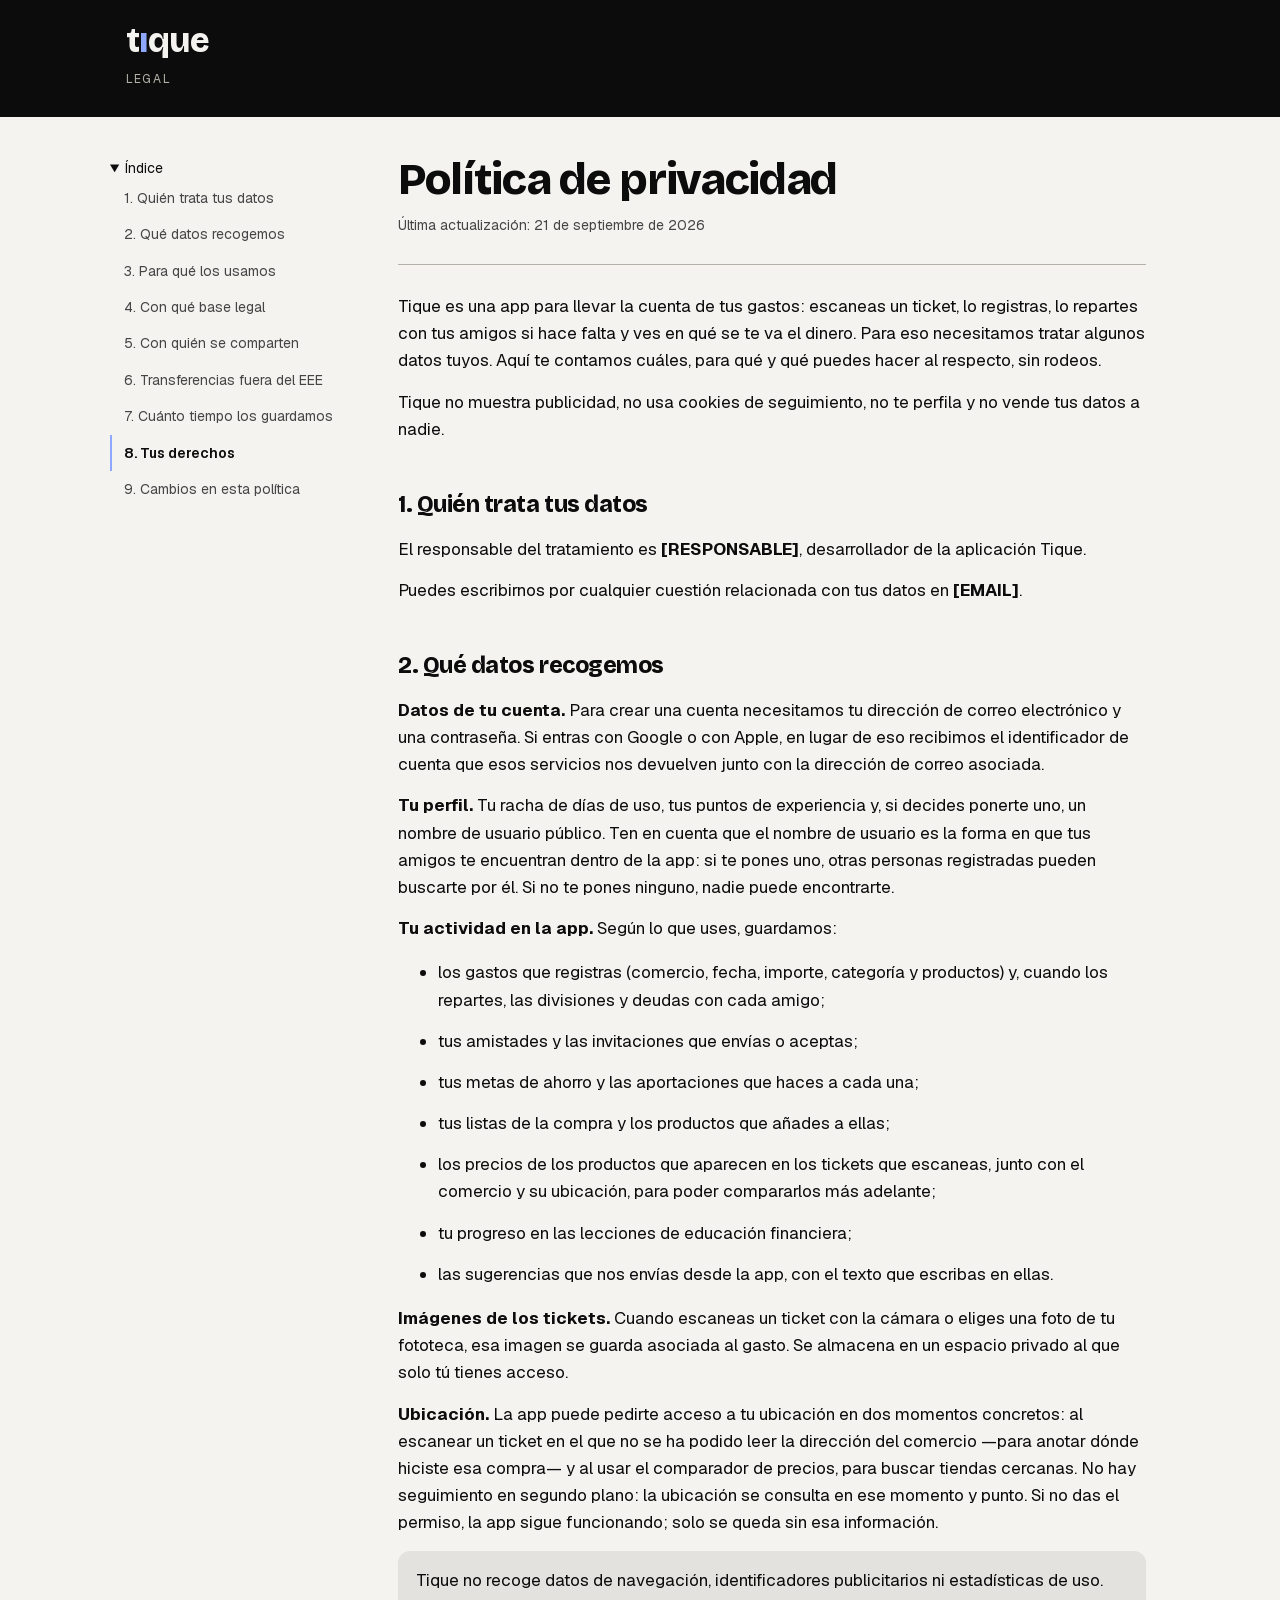
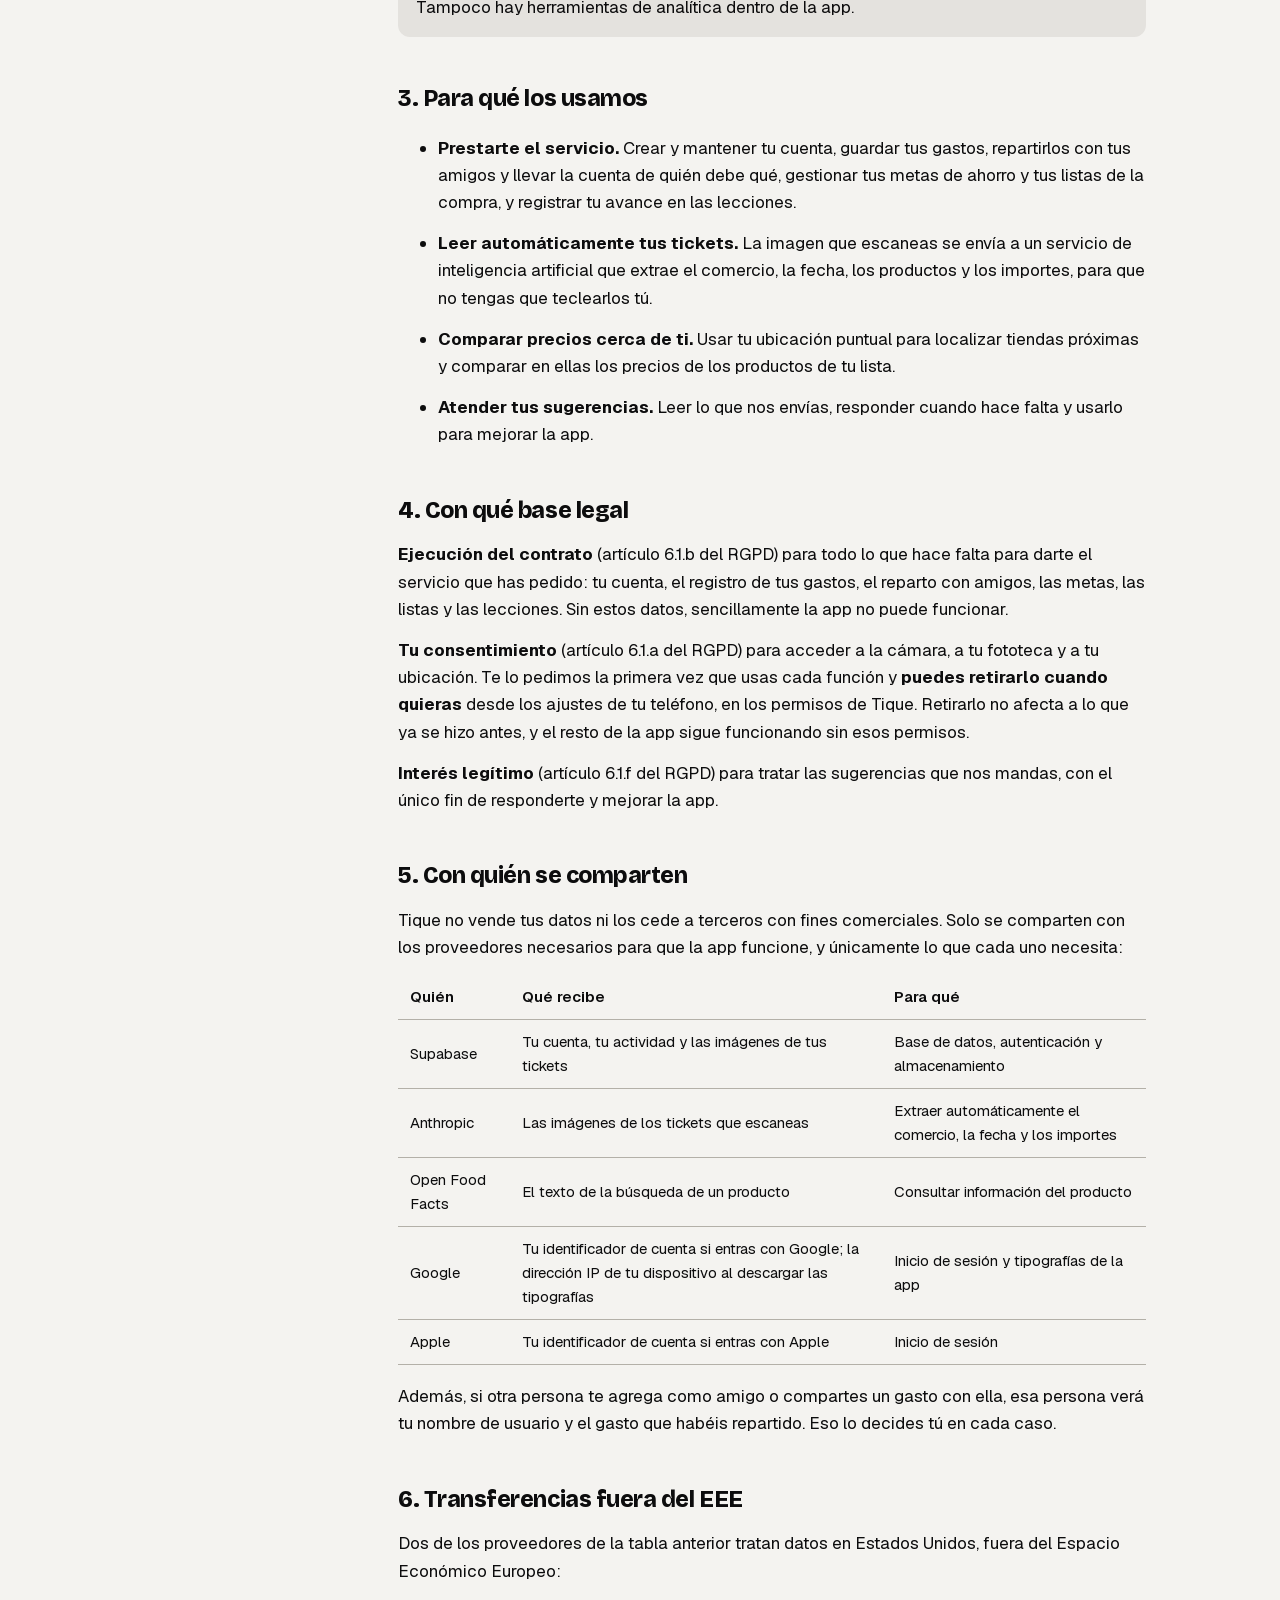
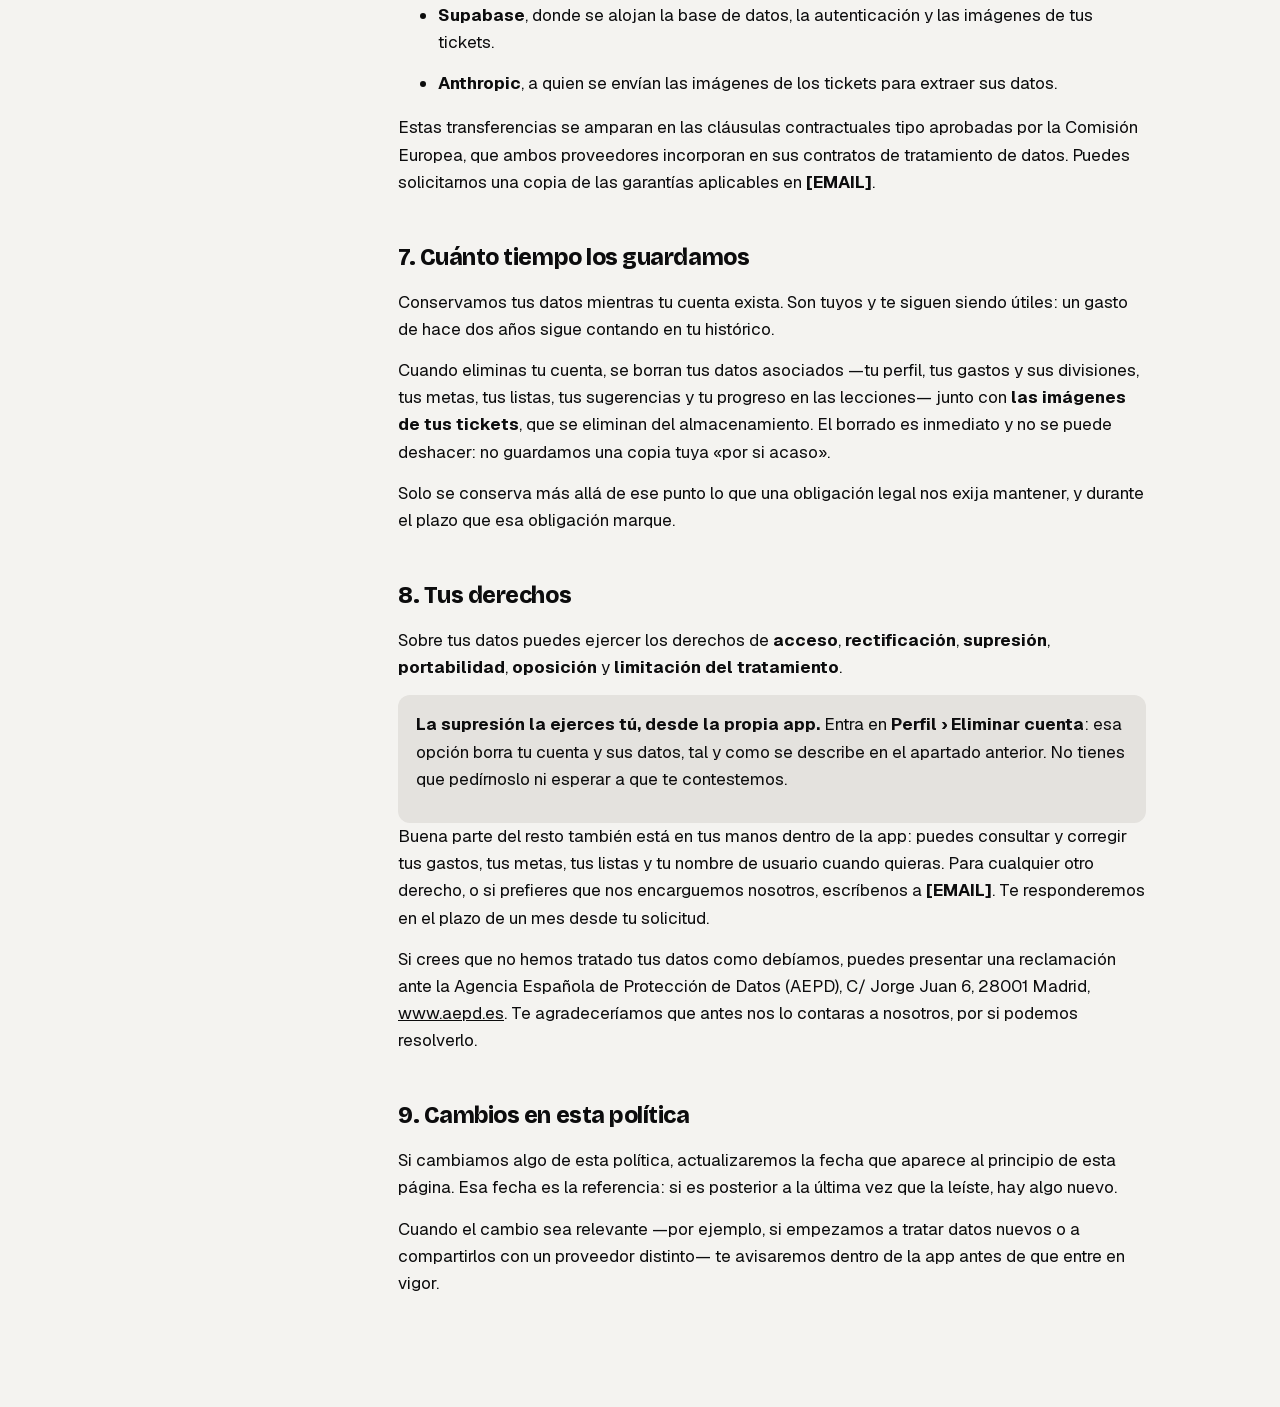
==== privacidad/index.html @ 81d8f9b4 "feat: privacy policy Co-Authored-By: Claude Opus 5 <noreply@anthropic.com>" ====
<!doctype html>
<html lang="es">
<head>
<meta charset="utf-8">
<meta name="viewport" content="width=device-width, initial-scale=1">
<title>Política de privacidad · Tique</title>
<meta name="description" content="Qué datos trata Tique, con quién se comparten y cómo ejercer tus derechos.">
<link rel="stylesheet" href="../assets/tique.css">
</head>
<body>
<header class="site-header">
  <div class="wrap">
    <a class="wordmark" href="../">t<span class="dotless">ı</span>que</a>
    <div class="eyebrow">Legal</div>
  </div>
</header>

<main class="wrap layout">
  <nav class="toc" aria-label="Índice del documento">
    <details class="toc-details" open>
      <summary>Índice</summary>
      <ol>
        <li><a href="#responsable">1. Quién trata tus datos</a></li>
        <li><a href="#datos">2. Qué datos recogemos</a></li>
        <li><a href="#finalidades">3. Para qué los usamos</a></li>
        <li><a href="#base-legal">4. Con qué base legal</a></li>
        <li><a href="#terceros">5. Con quién se comparten</a></li>
        <li><a href="#transferencias">6. Transferencias fuera del EEE</a></li>
        <li><a href="#conservacion">7. Cuánto tiempo los guardamos</a></li>
        <li><a href="#derechos">8. Tus derechos</a></li>
        <li><a href="#cambios">9. Cambios en esta política</a></li>
      </ol>
    </details>
  </nav>

  <article>
    <h1>Política de privacidad</h1>
    <p class="updated">Última actualización: 21 de septiembre de 2026</p>
    <hr>

    <p>Tique es una app para llevar la cuenta de tus gastos: escaneas un ticket, lo registras,
    lo repartes con tus amigos si hace falta y ves en qué se te va el dinero. Para eso
    necesitamos tratar algunos datos tuyos. Aquí te contamos cuáles, para qué y qué puedes
    hacer al respecto, sin rodeos.</p>

    <p>Tique no muestra publicidad, no usa cookies de seguimiento, no te perfila y no vende
    tus datos a nadie.</p>

    <h2 id="responsable">1. Quién trata tus datos</h2>
    <p>El responsable del tratamiento es <strong>[RESPONSABLE]</strong>, desarrollador de la
    aplicación Tique.</p>
    <p>Puedes escribirnos por cualquier cuestión relacionada con tus datos en
    <strong>[EMAIL]</strong>.</p>

    <h2 id="datos">2. Qué datos recogemos</h2>
    <p><strong>Datos de tu cuenta.</strong> Para crear una cuenta necesitamos tu dirección de
    correo electrónico y una contraseña. Si entras con Google o con Apple, en lugar de eso
    recibimos el identificador de cuenta que esos servicios nos devuelven junto con la
    dirección de correo asociada.</p>
    <p><strong>Tu perfil.</strong> Tu racha de días de uso, tus puntos de experiencia y,
    si decides ponerte uno, un nombre de usuario público. Ten en cuenta que
    el nombre de usuario es la forma en que tus amigos te encuentran dentro de la app: si te
    pones uno, otras personas registradas pueden buscarte por él. Si no te pones ninguno,
    nadie puede encontrarte.</p>
    <p><strong>Tu actividad en la app.</strong> Según lo que uses, guardamos:</p>
    <ul>
      <li>los gastos que registras (comercio, fecha, importe, categoría y productos) y, cuando
      los repartes, las divisiones y deudas con cada amigo;</li>
      <li>tus amistades y las invitaciones que envías o aceptas;</li>
      <li>tus metas de ahorro y las aportaciones que haces a cada una;</li>
      <li>tus listas de la compra y los productos que añades a ellas;</li>
      <li>los precios de los productos que aparecen en los tickets que escaneas, junto con el
      comercio y su ubicación, para poder compararlos más adelante;</li>
      <li>tu progreso en las lecciones de educación financiera;</li>
      <li>las sugerencias que nos envías desde la app, con el texto que escribas en ellas.</li>
    </ul>
    <p><strong>Imágenes de los tickets.</strong> Cuando escaneas un ticket con la cámara o
    eliges una foto de tu fototeca, esa imagen se guarda asociada al gasto. Se almacena en un
    espacio privado al que solo tú tienes acceso.</p>
    <p><strong>Ubicación.</strong> La app puede pedirte acceso a tu ubicación en dos momentos
    concretos: al escanear un ticket en el que no se ha podido leer la dirección del comercio
    —para anotar dónde hiciste esa compra— y al usar el comparador de precios, para buscar
    tiendas cercanas. No hay seguimiento en segundo plano: la ubicación se consulta en ese
    momento y punto. Si no das el permiso, la app sigue funcionando; solo se queda sin esa
    información.</p>
    <p class="note">Tique no recoge datos de navegación, identificadores publicitarios ni
    estadísticas de uso. Tampoco hay herramientas de analítica dentro de la app.</p>

    <h2 id="finalidades">3. Para qué los usamos</h2>
    <ul>
      <li><strong>Prestarte el servicio.</strong> Crear y mantener tu cuenta, guardar tus
      gastos, repartirlos con tus amigos y llevar la cuenta de quién debe qué, gestionar tus
      metas de ahorro y tus listas de la compra, y registrar tu avance en las lecciones.</li>
      <li><strong>Leer automáticamente tus tickets.</strong> La imagen que escaneas se envía a
      un servicio de inteligencia artificial que extrae el comercio, la fecha, los productos y
      los importes, para que no tengas que teclearlos tú.</li>
      <li><strong>Comparar precios cerca de ti.</strong> Usar tu ubicación puntual para
      localizar tiendas próximas y comparar en ellas los precios de los productos de tu
      lista.</li>
      <li><strong>Atender tus sugerencias.</strong> Leer lo que nos envías, responder cuando
      hace falta y usarlo para mejorar la app.</li>
    </ul>

    <h2 id="base-legal">4. Con qué base legal</h2>
    <p><strong>Ejecución del contrato</strong> (artículo 6.1.b del RGPD) para todo lo que hace
    falta para darte el servicio que has pedido: tu cuenta, el registro de tus gastos, el
    reparto con amigos, las metas, las listas y las lecciones. Sin estos datos, sencillamente
    la app no puede funcionar.</p>
    <p><strong>Tu consentimiento</strong> (artículo 6.1.a del RGPD) para acceder a la cámara,
    a tu fototeca y a tu ubicación. Te lo pedimos la primera vez que usas cada función y
    <strong>puedes retirarlo cuando quieras</strong> desde los ajustes de tu teléfono, en los
    permisos de Tique. Retirarlo no afecta a lo que ya se hizo antes, y el resto de la app
    sigue funcionando sin esos permisos.</p>
    <p><strong>Interés legítimo</strong> (artículo 6.1.f del RGPD) para tratar las sugerencias
    que nos mandas, con el único fin de responderte y mejorar la app.</p>

    <h2 id="terceros">5. Con quién se comparten</h2>
    <p>Tique no vende tus datos ni los cede a terceros con fines comerciales. Solo se comparten
    con los proveedores necesarios para que la app funcione, y únicamente lo que cada uno
    necesita:</p>
    <table>
      <thead><tr><th>Quién</th><th>Qué recibe</th><th>Para qué</th></tr></thead>
      <tbody>
        <tr><td>Supabase</td><td>Tu cuenta, tu actividad y las imágenes de tus tickets</td><td>Base de datos, autenticación y almacenamiento</td></tr>
        <tr><td>Anthropic</td><td>Las imágenes de los tickets que escaneas</td><td>Extraer automáticamente el comercio, la fecha y los importes</td></tr>
        <tr><td>Open Food Facts</td><td>El texto de la búsqueda de un producto</td><td>Consultar información del producto</td></tr>
        <tr><td>Google</td><td>Tu identificador de cuenta si entras con Google; la dirección IP de tu dispositivo al descargar las tipografías</td><td>Inicio de sesión y tipografías de la app</td></tr>
        <tr><td>Apple</td><td>Tu identificador de cuenta si entras con Apple</td><td>Inicio de sesión</td></tr>
      </tbody>
    </table>
    <p>Además, si otra persona te agrega como amigo o compartes un gasto con ella, esa persona
    verá tu nombre de usuario y el gasto que habéis repartido. Eso lo decides tú en cada caso.</p>

    <h2 id="transferencias">6. Transferencias fuera del EEE</h2>
    <p>Dos de los proveedores de la tabla anterior tratan datos en Estados Unidos, fuera del
    Espacio Económico Europeo:</p>
    <ul>
      <li><strong>Supabase</strong>, donde se alojan la base de datos, la autenticación y las
      imágenes de tus tickets.</li>
      <li><strong>Anthropic</strong>, a quien se envían las imágenes de los tickets para
      extraer sus datos.</li>
    </ul>
    <p>Estas transferencias se amparan en las cláusulas contractuales tipo aprobadas por la
    Comisión Europea, que ambos proveedores incorporan en sus contratos de tratamiento de
    datos. Puedes solicitarnos una copia de las garantías aplicables en
    <strong>[EMAIL]</strong>.</p>

    <h2 id="conservacion">7. Cuánto tiempo los guardamos</h2>
    <p>Conservamos tus datos mientras tu cuenta exista. Son tuyos y te siguen siendo útiles:
    un gasto de hace dos años sigue contando en tu histórico.</p>
    <p>Cuando eliminas tu cuenta, se borran tus datos asociados —tu perfil, tus gastos y sus
    divisiones, tus metas, tus listas, tus sugerencias y tu progreso en las lecciones— junto
    con <strong>las imágenes de tus tickets</strong>, que se eliminan del almacenamiento. El
    borrado es inmediato y no se puede deshacer: no guardamos una copia tuya «por si acaso».</p>
    <p>Solo se conserva más allá de ese punto lo que una obligación legal nos exija mantener,
    y durante el plazo que esa obligación marque.</p>

    <h2 id="derechos">8. Tus derechos</h2>
    <p>Sobre tus datos puedes ejercer los derechos de <strong>acceso</strong>,
    <strong>rectificación</strong>, <strong>supresión</strong>, <strong>portabilidad</strong>,
    <strong>oposición</strong> y <strong>limitación del tratamiento</strong>.</p>
    <div class="note">
      <p><strong>La supresión la ejerces tú, desde la propia app.</strong> Entra en
      <strong>Perfil › Eliminar cuenta</strong>: esa opción borra tu cuenta y sus datos, tal y
      como se describe en el apartado anterior. No tienes que pedírnoslo ni esperar a que te
      contestemos.</p>
    </div>
    <p>Buena parte del resto también está en tus manos dentro de la app: puedes consultar y
    corregir tus gastos, tus metas, tus listas y tu nombre de usuario cuando quieras. Para
    cualquier otro derecho, o si prefieres que nos encarguemos nosotros, escríbenos a
    <strong>[EMAIL]</strong>. Te responderemos en el plazo de un mes desde tu solicitud.</p>
    <p>Si crees que no hemos tratado tus datos como debíamos, puedes presentar una reclamación
    ante la Agencia Española de Protección de Datos (AEPD), C/ Jorge Juan 6, 28001 Madrid,
    <a href="https://www.aepd.es">www.aepd.es</a>. Te agradeceríamos que antes nos lo contaras
    a nosotros, por si podemos resolverlo.</p>

    <h2 id="cambios">9. Cambios en esta política</h2>
    <p>Si cambiamos algo de esta política, actualizaremos la fecha que aparece al principio de
    esta página. Esa fecha es la referencia: si es posterior a la última vez que la leíste, hay
    algo nuevo.</p>
    <p>Cuando el cambio sea relevante —por ejemplo, si empezamos a tratar datos nuevos o a
    compartirlos con un proveedor distinto— te avisaremos dentro de la app antes de que entre
    en vigor.</p>
  </article>
</main>

<script src="../assets/toc.js"></script>
</body>
</html>
---- assets/tique.css ----
/* Sistema Tique — valores idénticos a TiquePalette (lib/app/theme/colors.dart).
   Azul, verde y coral rondan 2:1 sobre hueso: son relleno, nunca color de texto. */
@font-face {
  font-family: 'Bricolage Grotesque'; font-weight: 800; font-display: swap;
  src: url('fonts/bricolage-grotesque-800.woff2') format('woff2');
}
@font-face {
  font-family: 'Geist'; font-weight: 100 900; font-display: swap;
  src: url('fonts/geist.woff2') format('woff2');
}

:root {
  --hueso: #F4F3F0;
  --noche: #0C0C0D;
  --grafito: #1A1A1C;
  --piedra: #B3B0A8;
  --superficie: #E4E2DE;
  --grafito80: #464546;
  --azul: #8FA8FF;
  --medida: 68ch;
}

* { box-sizing: border-box; }

body {
  margin: 0;
  background: var(--hueso);
  color: var(--noche);
  font-family: 'Geist', system-ui, sans-serif;
  font-size: 17px;
  line-height: 1.6;
}

/* Cabecera */
.site-header { background: var(--noche); padding: 24px 0 28px; }
.wrap { max-width: 1060px; margin: 0 auto; padding: 0 16px; }
.wordmark {
  font-family: 'Bricolage Grotesque', sans-serif; font-weight: 800;
  font-size: 34px; letter-spacing: -0.03em; color: var(--hueso);
  text-decoration: none; display: inline-block; line-height: 1;
}
.wordmark .dotless { color: var(--azul); }
.eyebrow {
  margin-top: 10px; font-size: 12px; letter-spacing: 0.14em;
  text-transform: uppercase; color: var(--piedra);
}

/* Cuerpo a dos columnas */
.layout { display: grid; grid-template-columns: 240px 1fr; gap: 48px; padding: 40px 0 96px; }
.toc { position: sticky; top: 32px; align-self: start; font-size: 14px; }
.toc ol { list-style: none; margin: 0; padding: 0; }
.toc a {
  display: block; padding: 7px 0 7px 12px; color: var(--grafito80);
  text-decoration: none; border-left: 2px solid transparent;
}
.toc a:hover { color: var(--noche); }
.toc a.active { color: var(--noche); font-weight: 600; border-left-color: var(--azul); }

h1 {
  font-family: 'Bricolage Grotesque', sans-serif; font-weight: 800;
  font-size: clamp(32px, 5vw, 44px); letter-spacing: -0.03em;
  line-height: 1.05; margin: 0;
}
.updated { color: var(--grafito80); font-size: 14px; margin: 10px 0 0; }
h2 {
  font-family: 'Bricolage Grotesque', sans-serif; font-weight: 800;
  font-size: 23px; letter-spacing: -0.02em; margin: 44px 0 12px;
  scroll-margin-top: 24px;
}
article { max-width: var(--medida); }
article p, article li { margin: 0 0 14px; }
article a { color: var(--noche); text-decoration: underline; }
hr { border: 0; border-top: 1px solid var(--piedra); margin: 28px 0; }
table { border-collapse: collapse; width: 100%; font-size: 15px; margin: 0 0 18px; }
th, td { text-align: left; padding: 10px 12px; border-bottom: 1px solid var(--piedra); }
th { font-weight: 600; }
.note { background: var(--superficie); border-radius: 12px; padding: 16px 18px; }

:focus-visible { outline: 2px solid var(--noche); outline-offset: 3px; }

@media (max-width: 768px) {
  .layout { grid-template-columns: 1fr; gap: 0; padding: 28px 0 64px; }
  .toc { position: static; margin-bottom: 28px; }
  .toc-details summary { cursor: pointer; font-weight: 600; padding: 10px 0; }
}
@media (prefers-reduced-motion: no-preference) {
  html { scroll-behavior: smooth; }
}
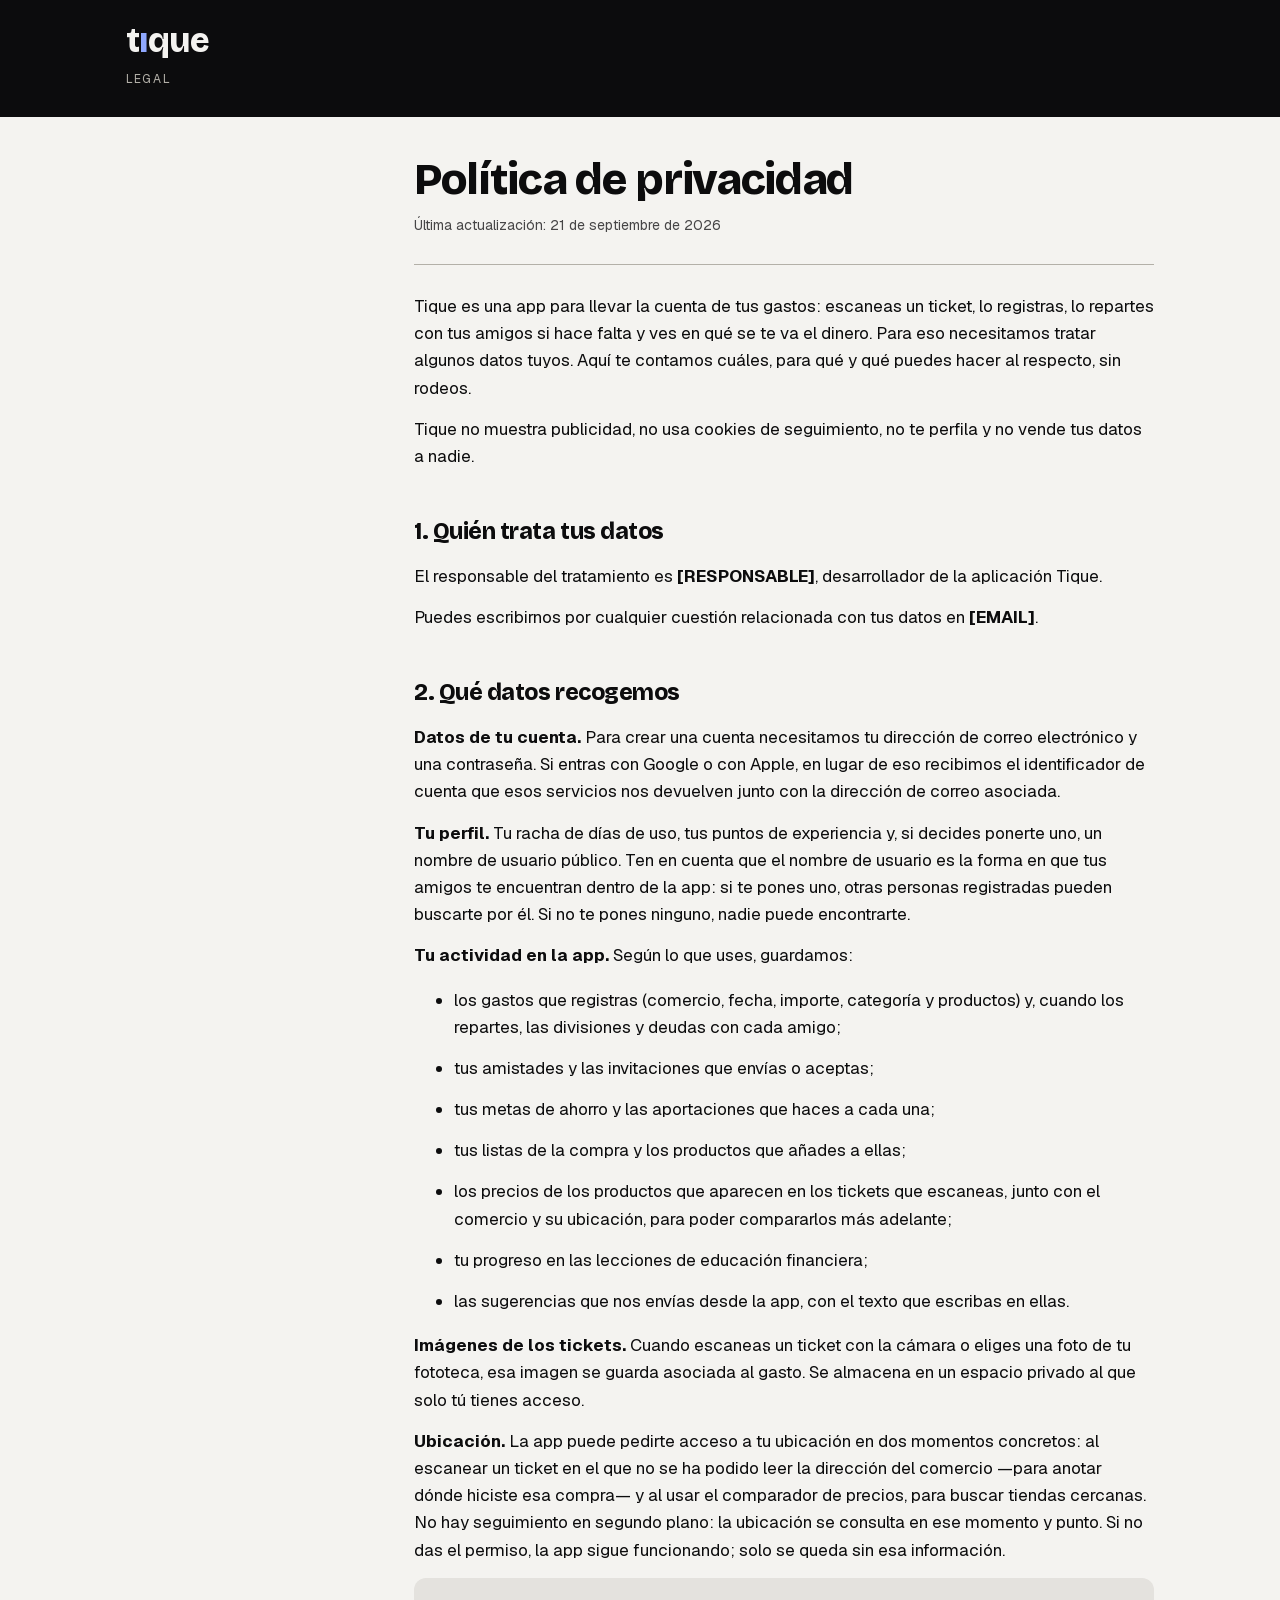
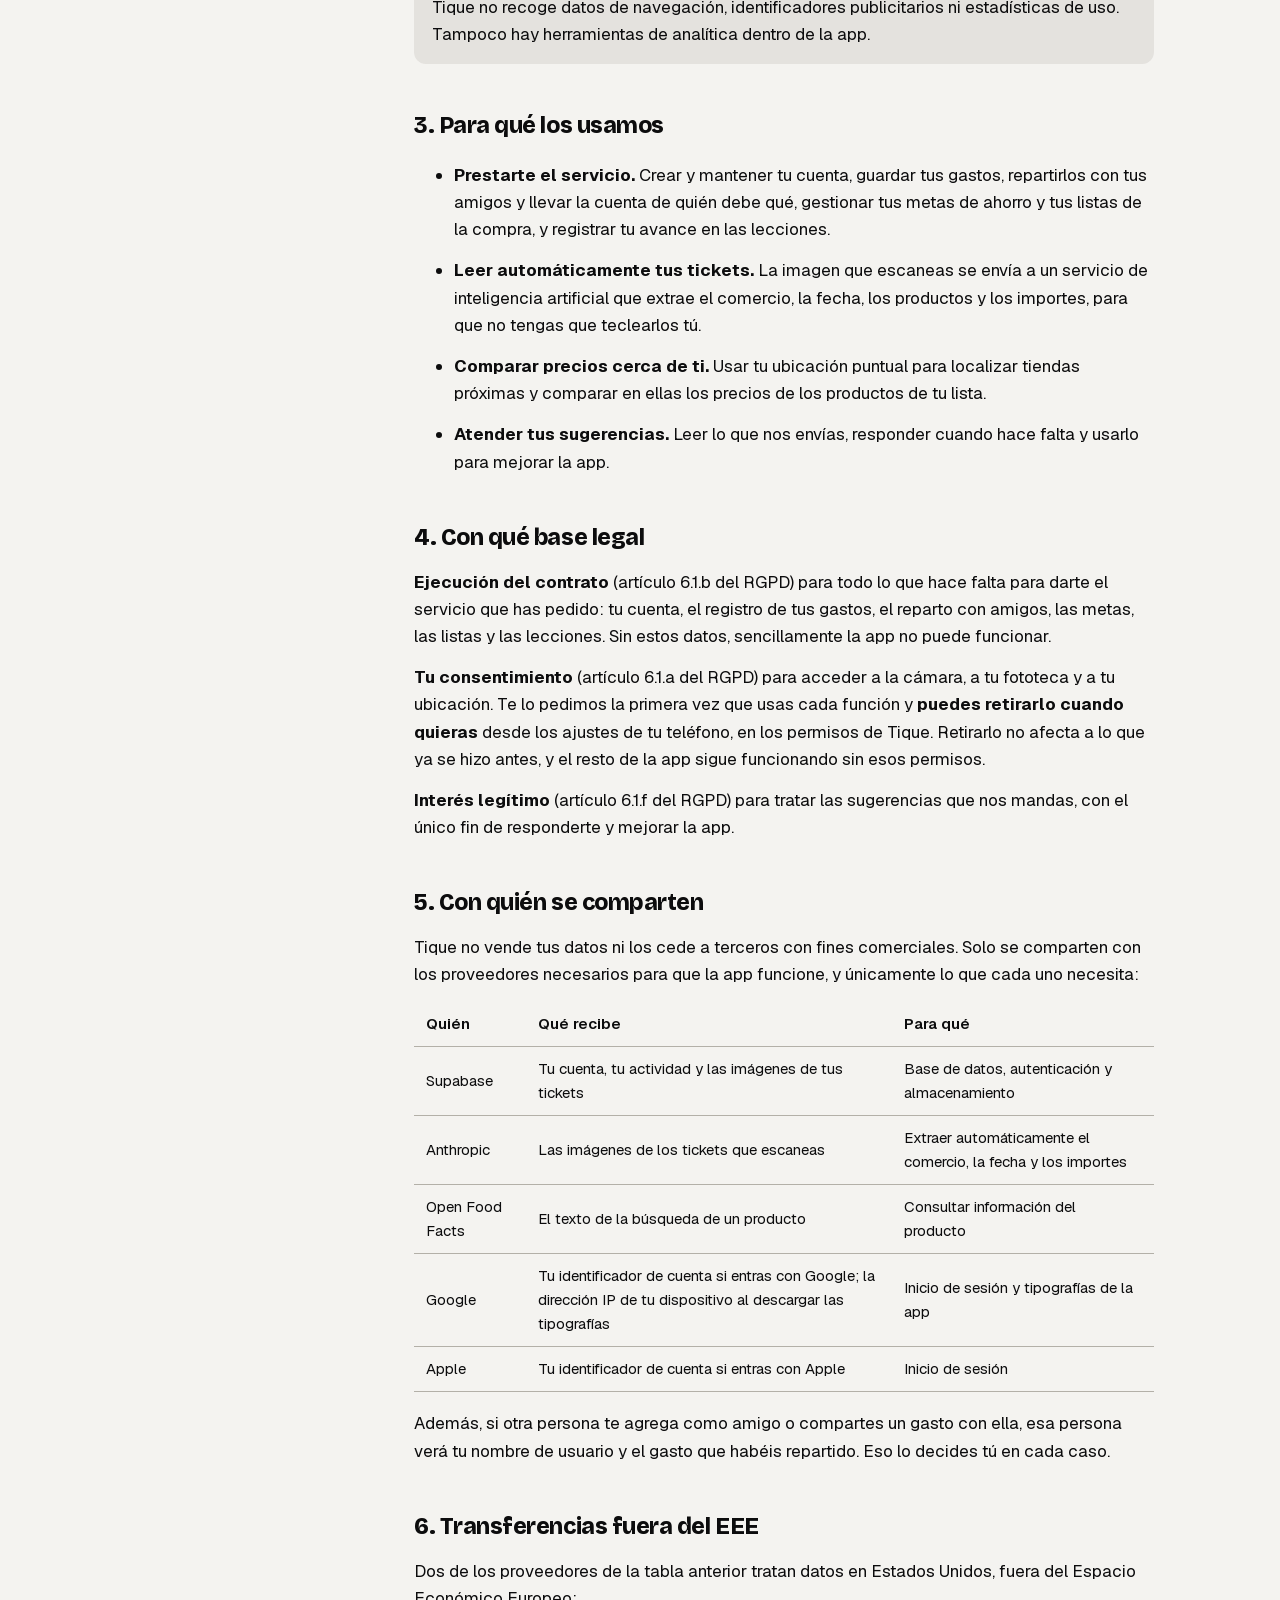
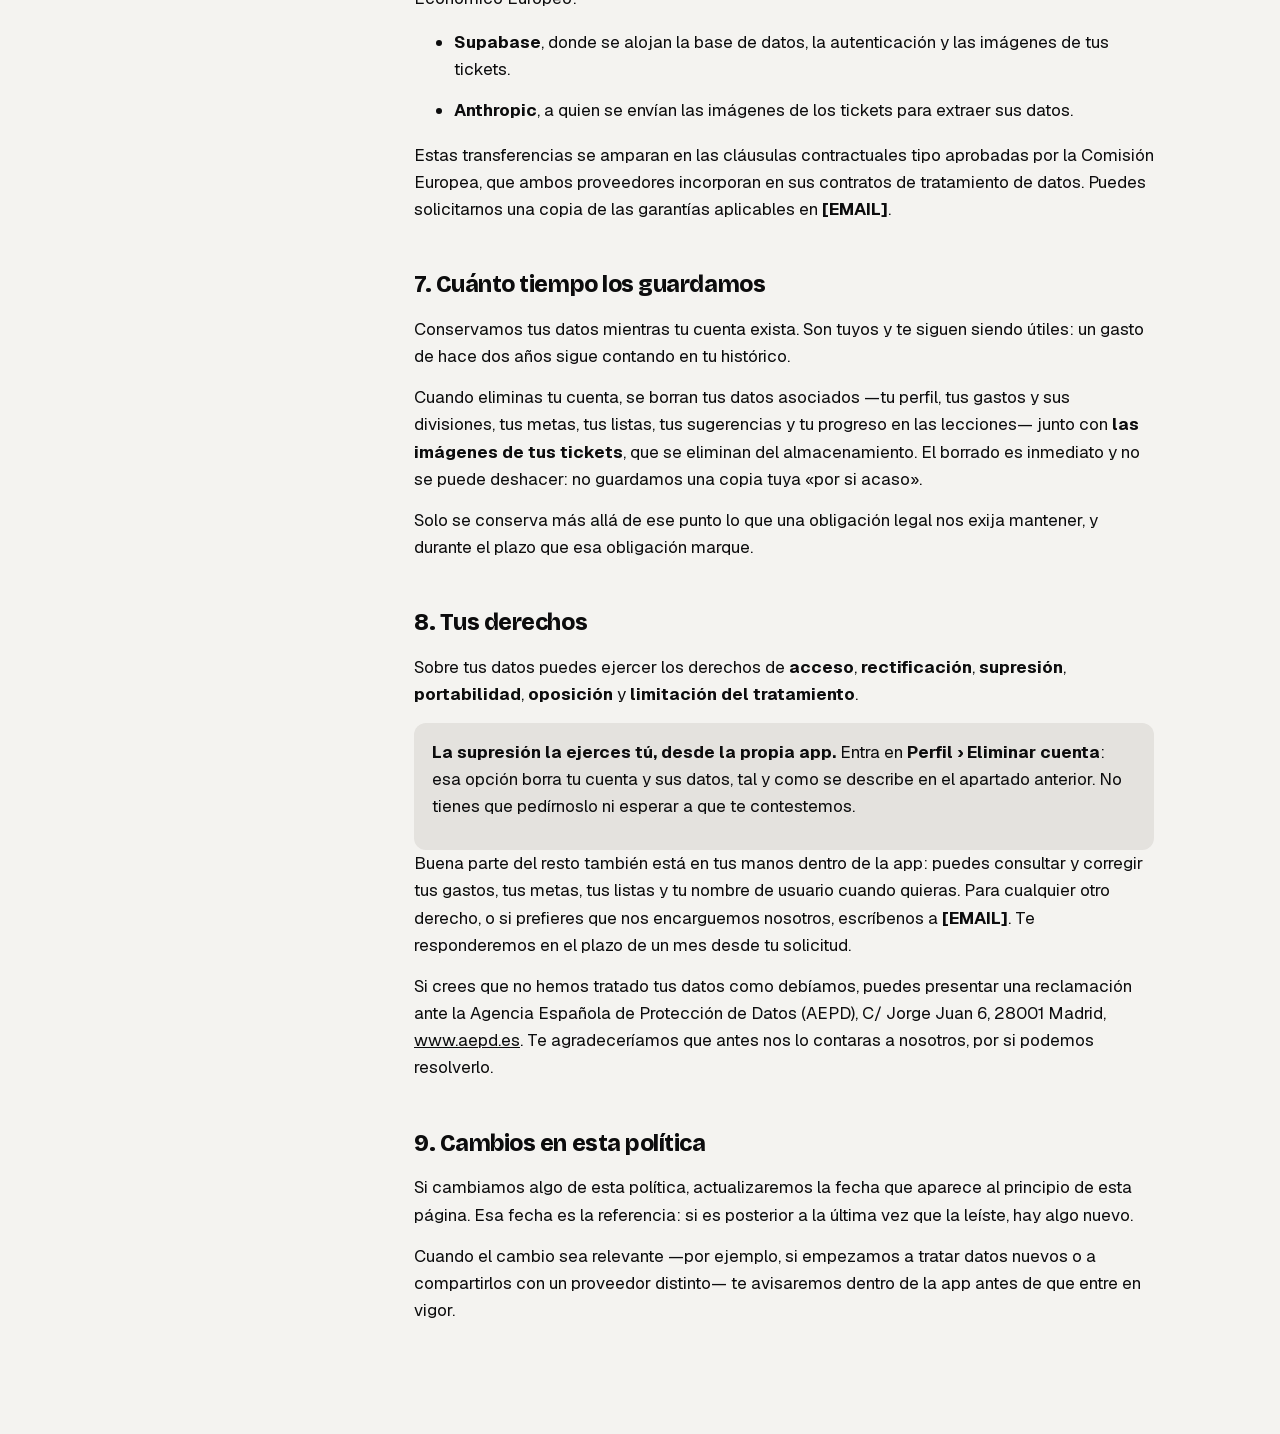
==== commit 66e8bb46: "fix: stop mobile index from pushing the h1 off screen Both docs marked <details class="toc-details" " ====
--- a/privacidad/index.html
+++ b/privacidad/index.html
@@ -17,7 +17,7 @@
 
 <main class="wrap layout">
   <nav class="toc" aria-label="Índice del documento">
-    <details class="toc-details" open>
+    <details class="toc-details">
       <summary>Índice</summary>
       <ol>
         <li><a href="#responsable">1. Quién trata tus datos</a></li>
--- a/assets/tique.css
+++ b/assets/tique.css
@@ -46,7 +46,7 @@
 }
 
 /* Cuerpo a dos columnas */
-.layout { display: grid; grid-template-columns: 240px 1fr; gap: 48px; padding: 40px 0 96px; }
+.layout { display: grid; grid-template-columns: 240px 1fr; gap: 48px; padding-top: 40px; padding-bottom: 96px; }
 .toc { position: sticky; top: 32px; align-self: start; font-size: 14px; }
 .toc ol { list-style: none; margin: 0; padding: 0; }
 .toc a {
@@ -78,8 +78,13 @@
 
 :focus-visible { outline: 2px solid var(--noche); outline-offset: 3px; }
 
+@media (min-width: 769px) {
+  .toc-details > summary { display: none; }
+  .toc-details > ol { display: block; }
+}
+
 @media (max-width: 768px) {
-  .layout { grid-template-columns: 1fr; gap: 0; padding: 28px 0 64px; }
+  .layout { grid-template-columns: 1fr; gap: 0; padding-top: 28px; padding-bottom: 64px; }
   .toc { position: static; margin-bottom: 28px; }
   .toc-details summary { cursor: pointer; font-weight: 600; padding: 10px 0; }
 }
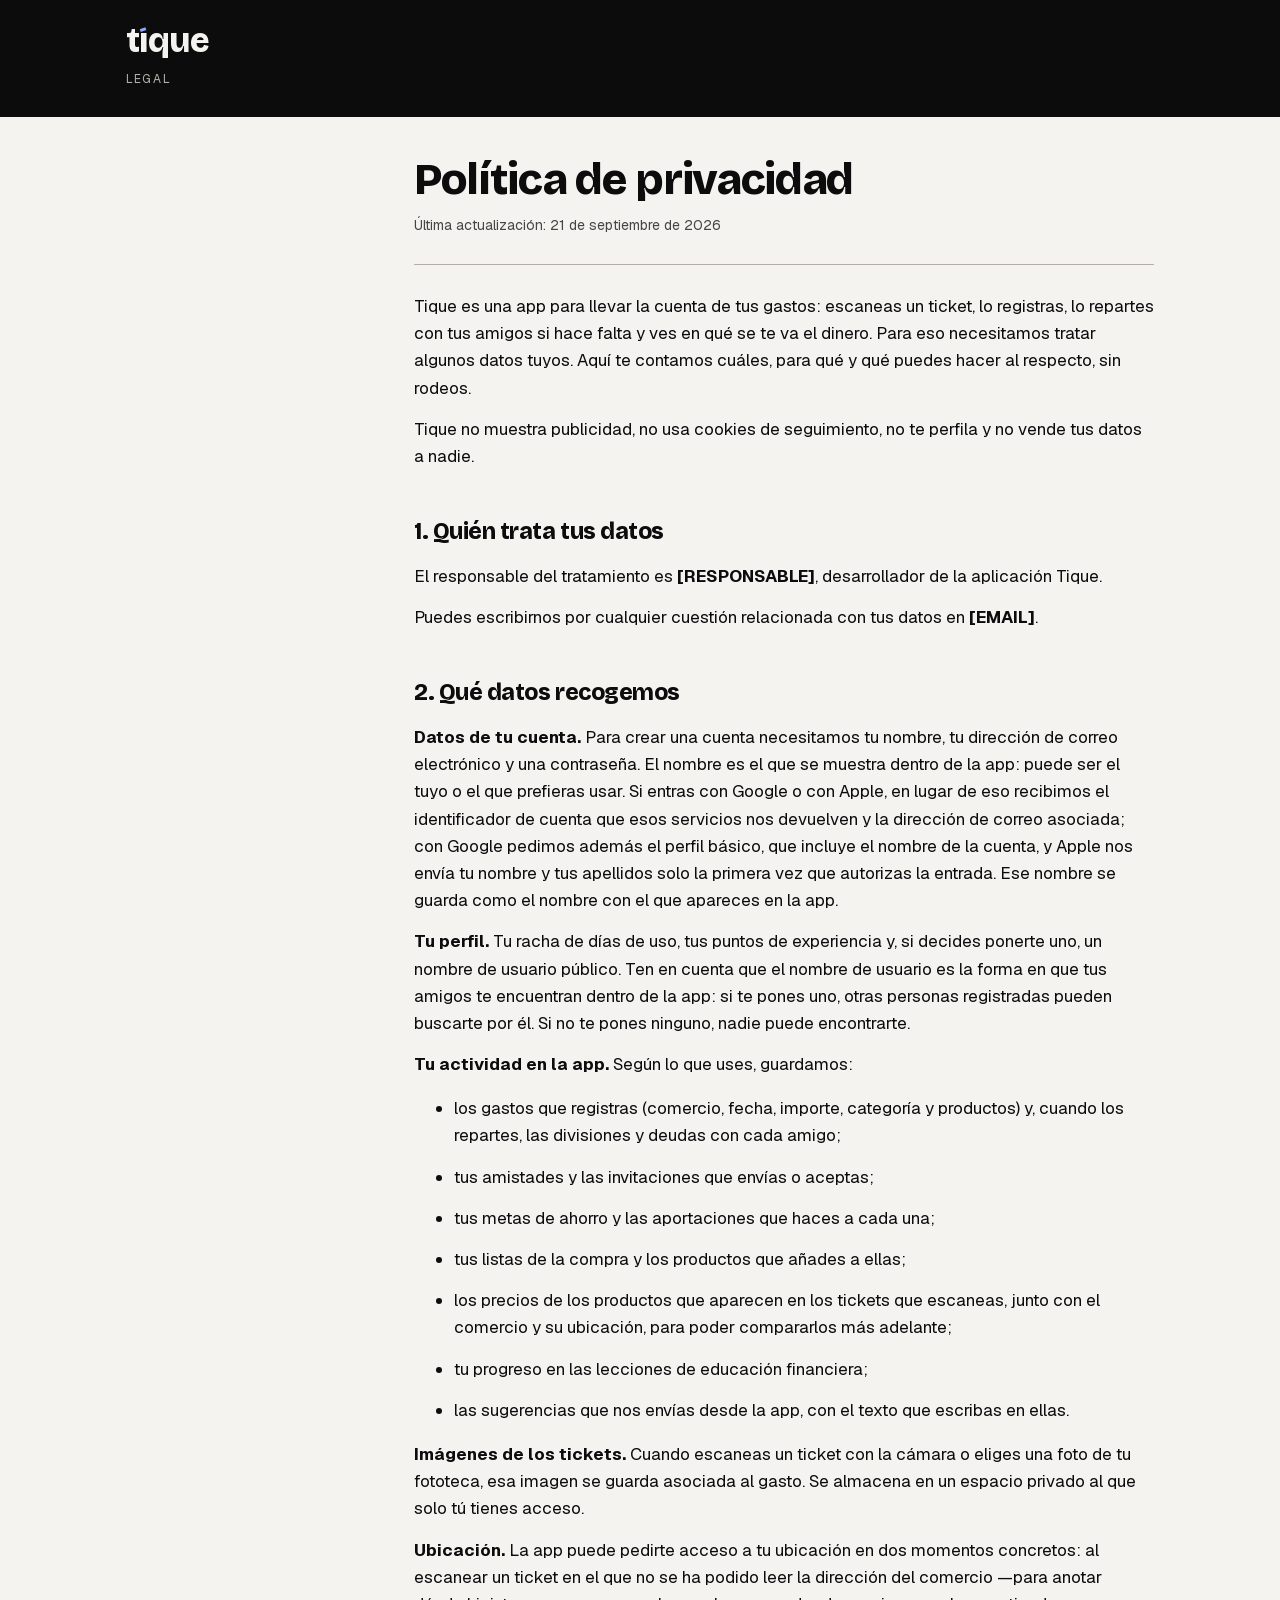
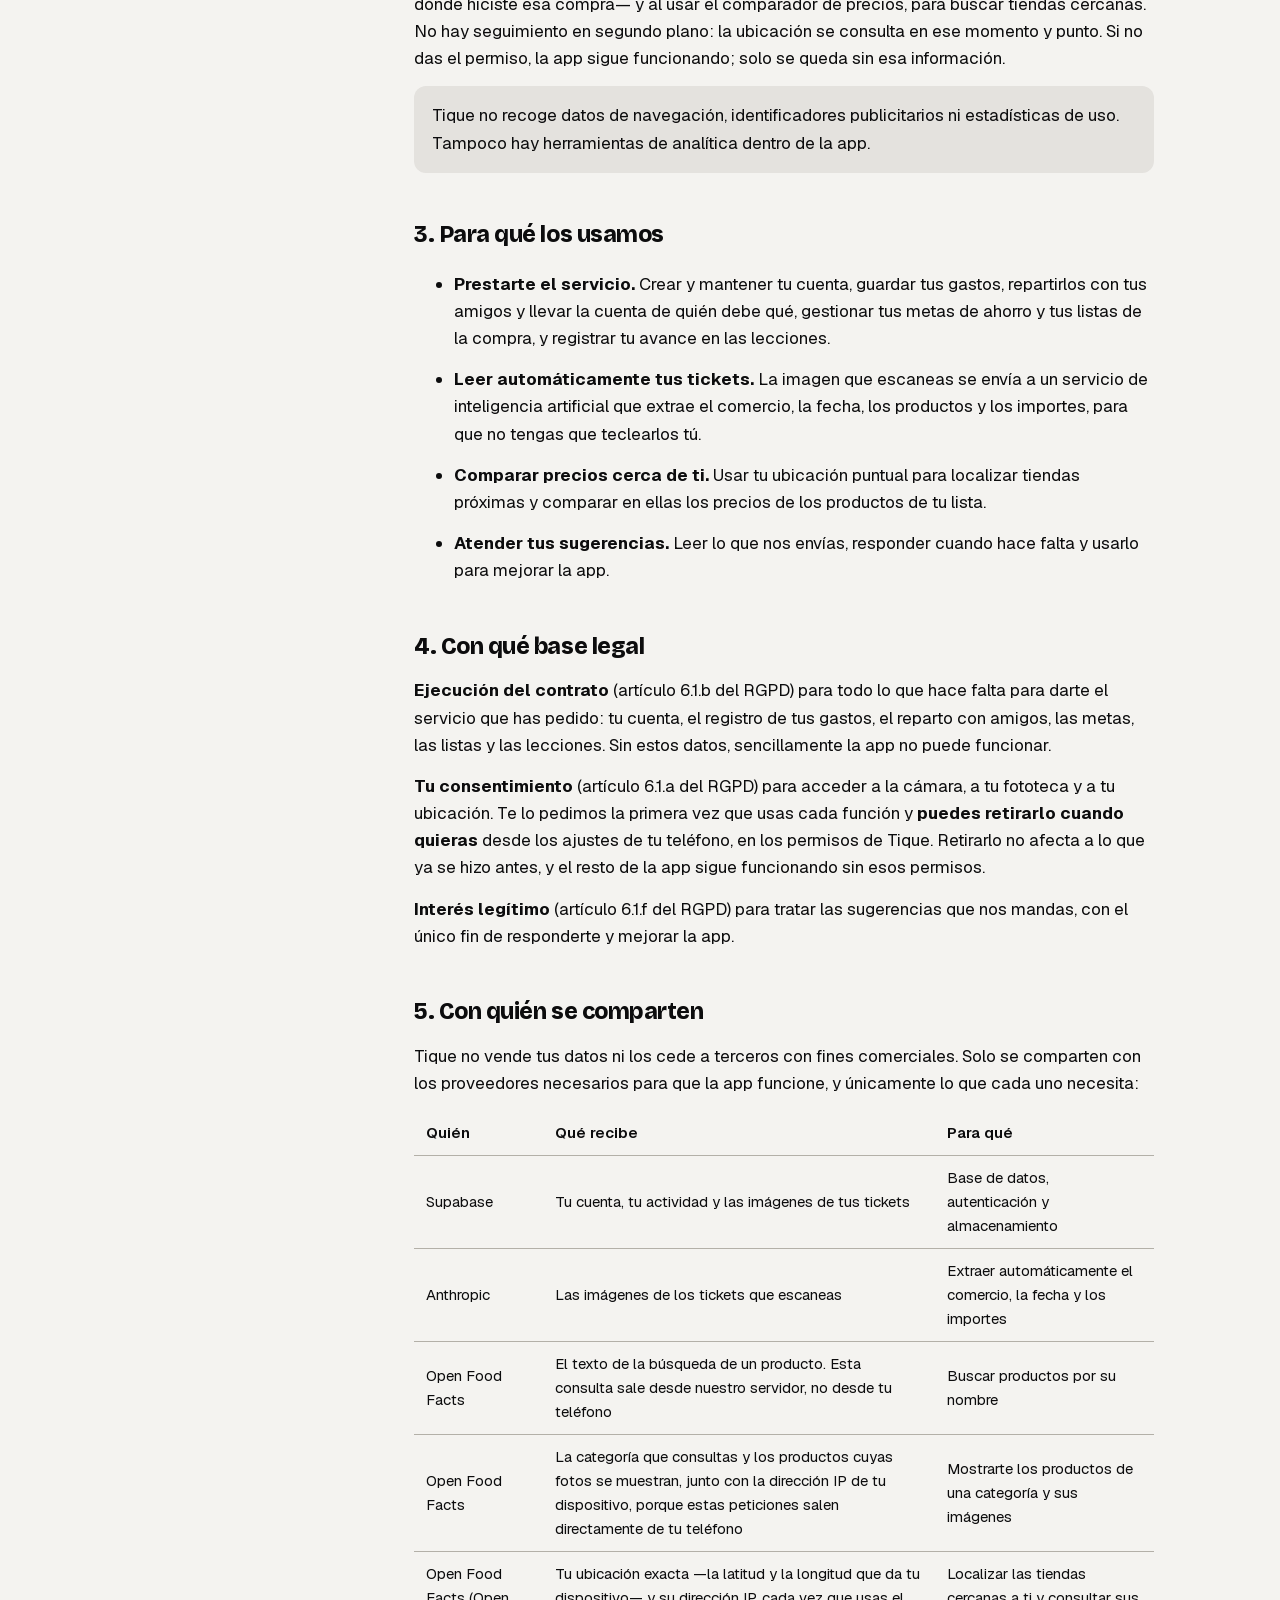
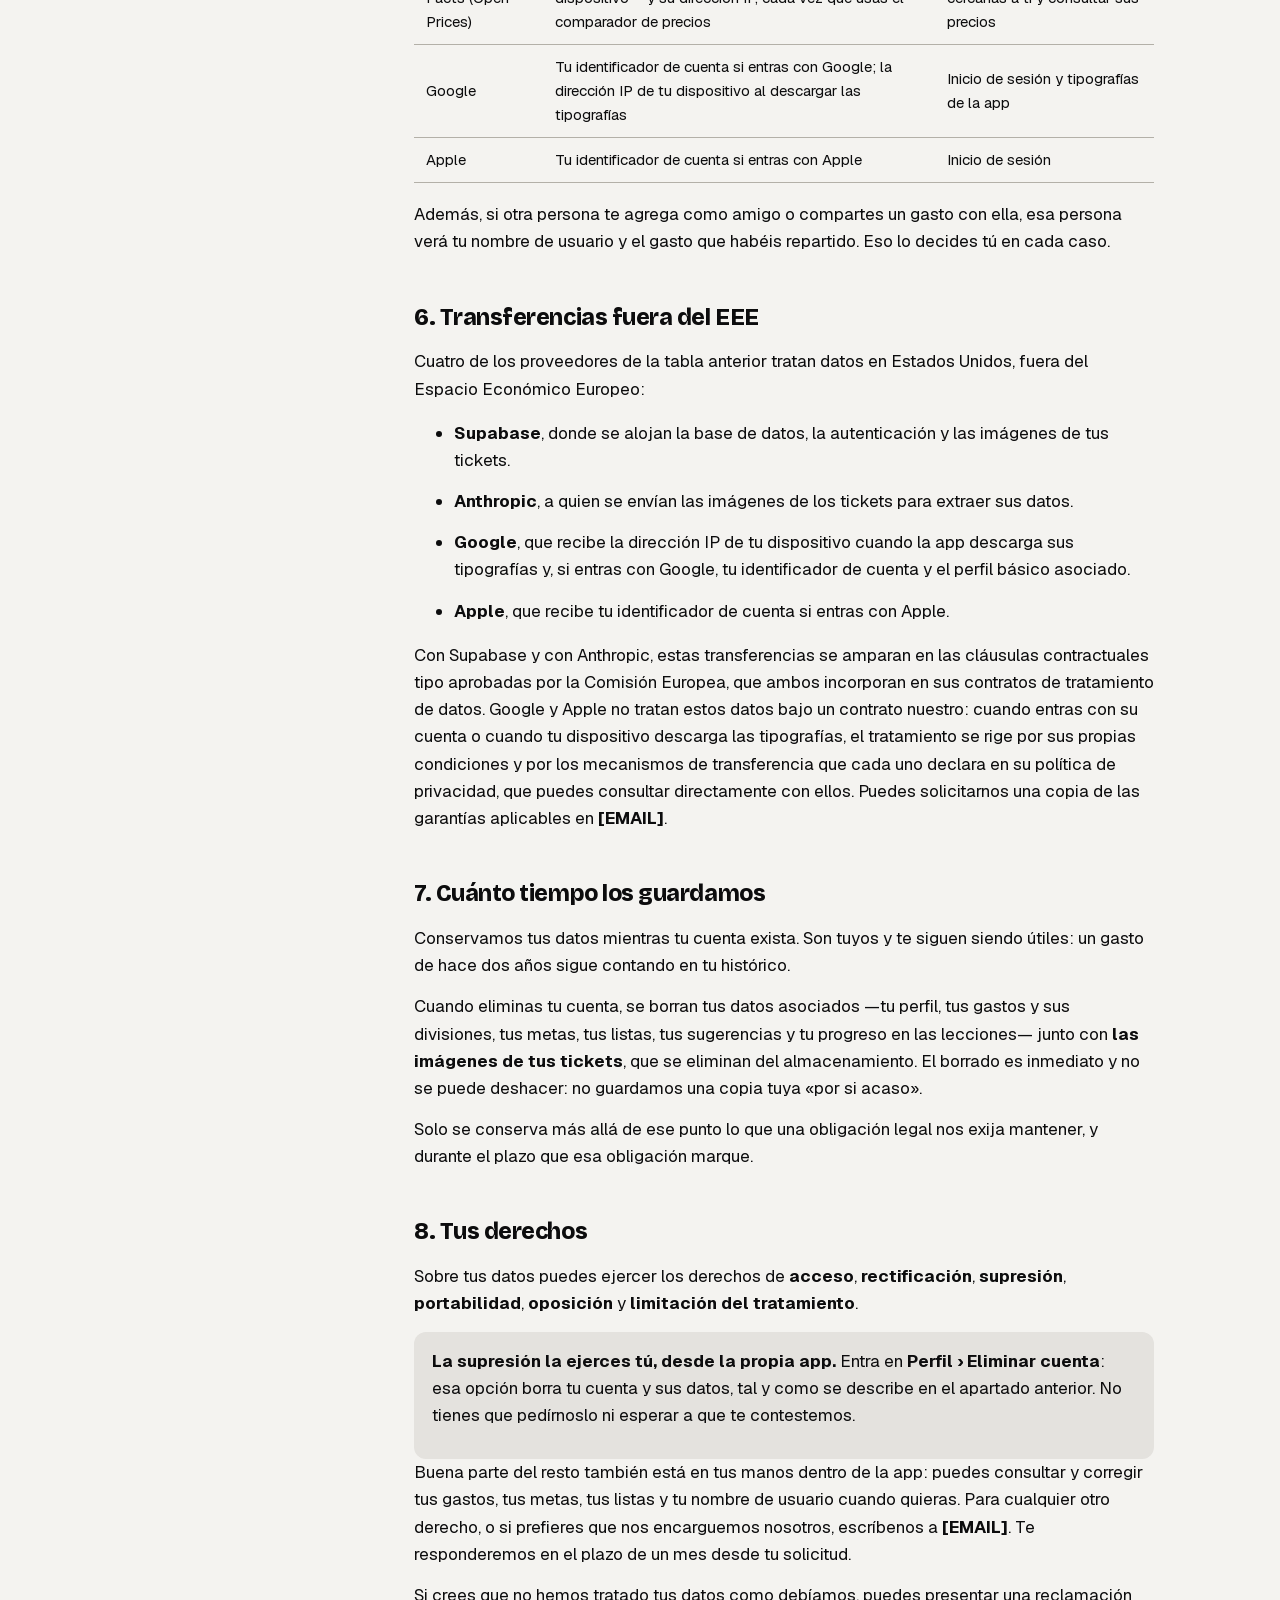
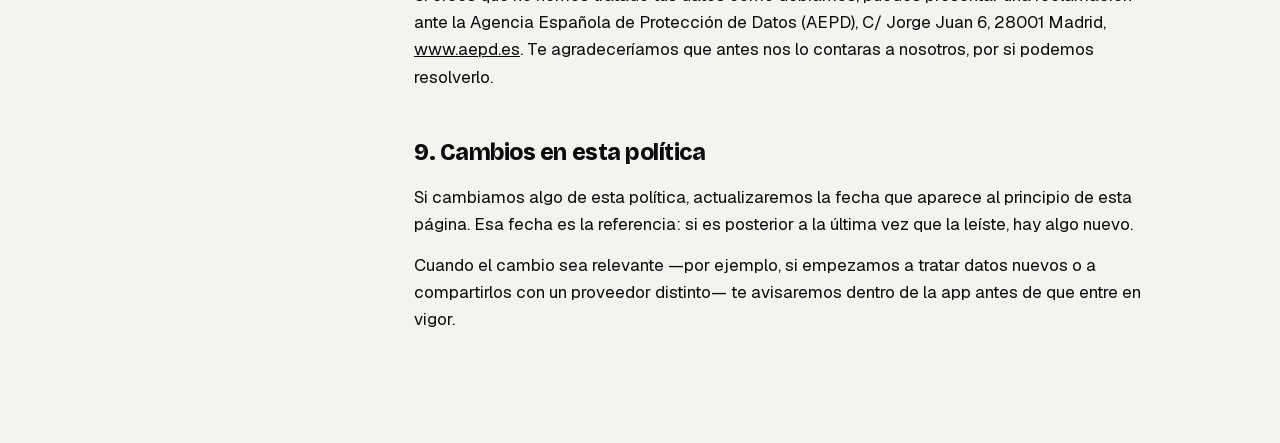
==== commit afdcd3c9: "fix: state the location and IP that reach Open Food Facts The §5 table said Open Food Facts receives" ====
--- a/privacidad/index.html
+++ b/privacidad/index.html
@@ -53,10 +53,14 @@
     <strong>[EMAIL]</strong>.</p>
 
     <h2 id="datos">2. Qué datos recogemos</h2>
-    <p><strong>Datos de tu cuenta.</strong> Para crear una cuenta necesitamos tu dirección de
-    correo electrónico y una contraseña. Si entras con Google o con Apple, en lugar de eso
-    recibimos el identificador de cuenta que esos servicios nos devuelven junto con la
-    dirección de correo asociada.</p>
+    <p><strong>Datos de tu cuenta.</strong> Para crear una cuenta necesitamos tu nombre, tu
+    dirección de correo electrónico y una contraseña. El nombre es el que se muestra dentro de
+    la app: puede ser el tuyo o el que prefieras usar. Si entras con Google o con Apple, en
+    lugar de eso recibimos el identificador de cuenta que esos servicios nos devuelven y la
+    dirección de correo asociada; con Google pedimos además el perfil básico, que incluye el
+    nombre de la cuenta, y Apple nos envía tu nombre y tus apellidos solo la primera vez que
+    autorizas la entrada. Ese nombre se guarda como el nombre con el que apareces en la
+    app.</p>
     <p><strong>Tu perfil.</strong> Tu racha de días de uso, tus puntos de experiencia y,
     si decides ponerte uno, un nombre de usuario público. Ten en cuenta que
     el nombre de usuario es la forma en que tus amigos te encuentran dentro de la app: si te
@@ -123,7 +127,9 @@
       <tbody>
         <tr><td>Supabase</td><td>Tu cuenta, tu actividad y las imágenes de tus tickets</td><td>Base de datos, autenticación y almacenamiento</td></tr>
         <tr><td>Anthropic</td><td>Las imágenes de los tickets que escaneas</td><td>Extraer automáticamente el comercio, la fecha y los importes</td></tr>
-        <tr><td>Open Food Facts</td><td>El texto de la búsqueda de un producto</td><td>Consultar información del producto</td></tr>
+        <tr><td>Open Food Facts</td><td>El texto de la búsqueda de un producto. Esta consulta sale desde nuestro servidor, no desde tu teléfono</td><td>Buscar productos por su nombre</td></tr>
+        <tr><td>Open Food Facts</td><td>La categoría que consultas y los productos cuyas fotos se muestran, junto con la dirección IP de tu dispositivo, porque estas peticiones salen directamente de tu teléfono</td><td>Mostrarte los productos de una categoría y sus imágenes</td></tr>
+        <tr><td>Open Food Facts (Open Prices)</td><td>Tu ubicación exacta —la latitud y la longitud que da tu dispositivo— y su dirección IP, cada vez que usas el comparador de precios</td><td>Localizar las tiendas cercanas a ti y consultar sus precios</td></tr>
         <tr><td>Google</td><td>Tu identificador de cuenta si entras con Google; la dirección IP de tu dispositivo al descargar las tipografías</td><td>Inicio de sesión y tipografías de la app</td></tr>
         <tr><td>Apple</td><td>Tu identificador de cuenta si entras con Apple</td><td>Inicio de sesión</td></tr>
       </tbody>
@@ -132,18 +138,26 @@
     verá tu nombre de usuario y el gasto que habéis repartido. Eso lo decides tú en cada caso.</p>
 
     <h2 id="transferencias">6. Transferencias fuera del EEE</h2>
-    <p>Dos de los proveedores de la tabla anterior tratan datos en Estados Unidos, fuera del
+    <p>Cuatro de los proveedores de la tabla anterior tratan datos en Estados Unidos, fuera del
     Espacio Económico Europeo:</p>
     <ul>
       <li><strong>Supabase</strong>, donde se alojan la base de datos, la autenticación y las
       imágenes de tus tickets.</li>
       <li><strong>Anthropic</strong>, a quien se envían las imágenes de los tickets para
       extraer sus datos.</li>
+      <li><strong>Google</strong>, que recibe la dirección IP de tu dispositivo cuando la app
+      descarga sus tipografías y, si entras con Google, tu identificador de cuenta y el perfil
+      básico asociado.</li>
+      <li><strong>Apple</strong>, que recibe tu identificador de cuenta si entras con
+      Apple.</li>
     </ul>
-    <p>Estas transferencias se amparan en las cláusulas contractuales tipo aprobadas por la
-    Comisión Europea, que ambos proveedores incorporan en sus contratos de tratamiento de
-    datos. Puedes solicitarnos una copia de las garantías aplicables en
-    <strong>[EMAIL]</strong>.</p>
+    <p>Con Supabase y con Anthropic, estas transferencias se amparan en las cláusulas
+    contractuales tipo aprobadas por la Comisión Europea, que ambos incorporan en sus contratos
+    de tratamiento de datos. Google y Apple no tratan estos datos bajo un contrato nuestro:
+    cuando entras con su cuenta o cuando tu dispositivo descarga las tipografías, el
+    tratamiento se rige por sus propias condiciones y por los mecanismos de transferencia que
+    cada uno declara en su política de privacidad, que puedes consultar directamente con ellos.
+    Puedes solicitarnos una copia de las garantías aplicables en <strong>[EMAIL]</strong>.</p>
 
     <h2 id="conservacion">7. Cuánto tiempo los guardamos</h2>
     <p>Conservamos tus datos mientras tu cuenta exista. Son tuyos y te siguen siendo útiles:
--- a/assets/tique.css
+++ b/assets/tique.css
@@ -39,7 +39,12 @@
   font-size: 34px; letter-spacing: -0.03em; color: var(--hueso);
   text-decoration: none; display: inline-block; line-height: 1;
 }
-.wordmark .dotless { color: var(--azul); }
+.wordmark .dotless { position: relative; display: inline-block; color: var(--hueso); }
+.wordmark .dotless::before {
+  content: ''; position: absolute; top: 0.12em; left: 0.02em;
+  width: 0.19em; height: 0.08em; background: var(--azul);
+  transform: rotate(-20deg);
+}
 .eyebrow {
   margin-top: 10px; font-size: 12px; letter-spacing: 0.14em;
   text-transform: uppercase; color: var(--piedra);
@@ -81,6 +86,13 @@
 @media (min-width: 769px) {
   .toc-details > summary { display: none; }
   .toc-details > ol { display: block; }
+  /* Chromium wraps non-summary <details> content in an internal
+     ::details-content box that stays content-visibility: hidden with
+     height: 0 while the element isn't [open]; the child-selector rule
+     above can't reach through that, so force it open explicitly. */
+  .toc-details::details-content {
+    content-visibility: visible; height: auto; overflow: visible;
+  }
 }
 
 @media (max-width: 768px) {
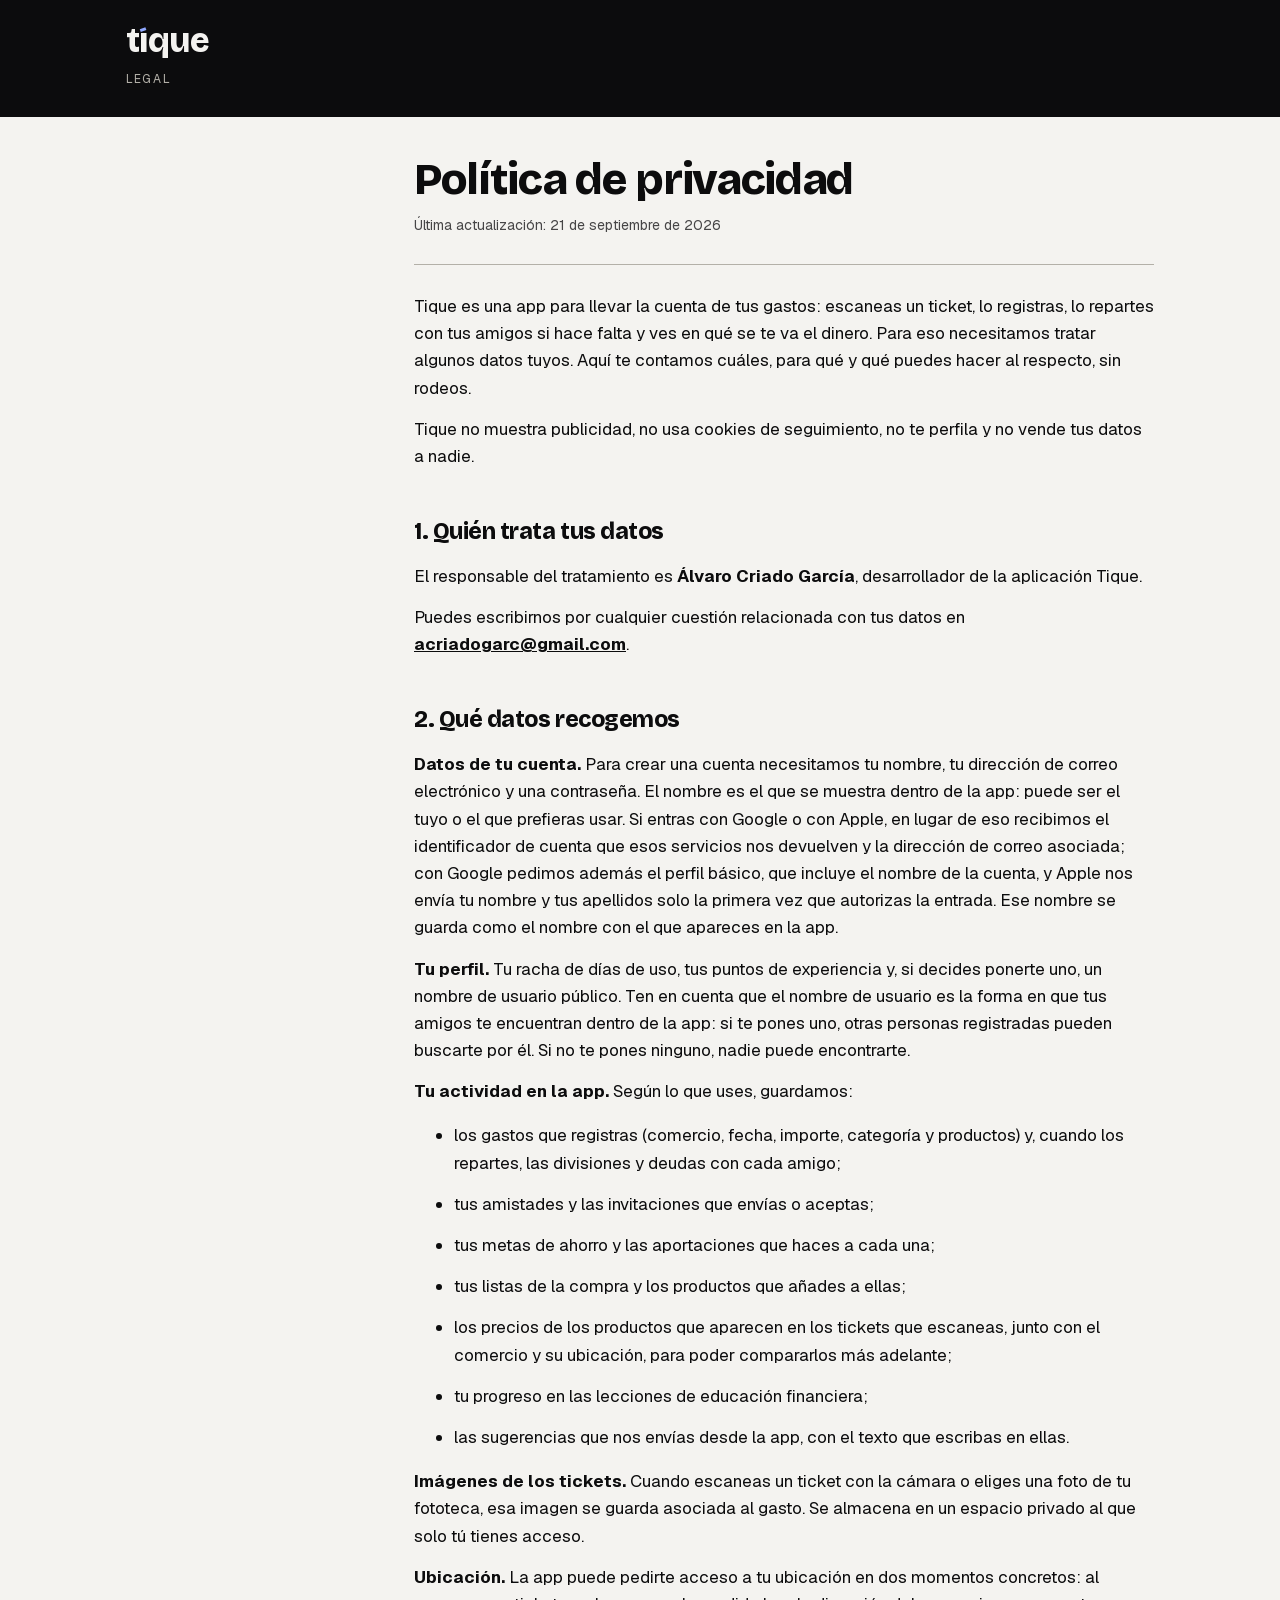
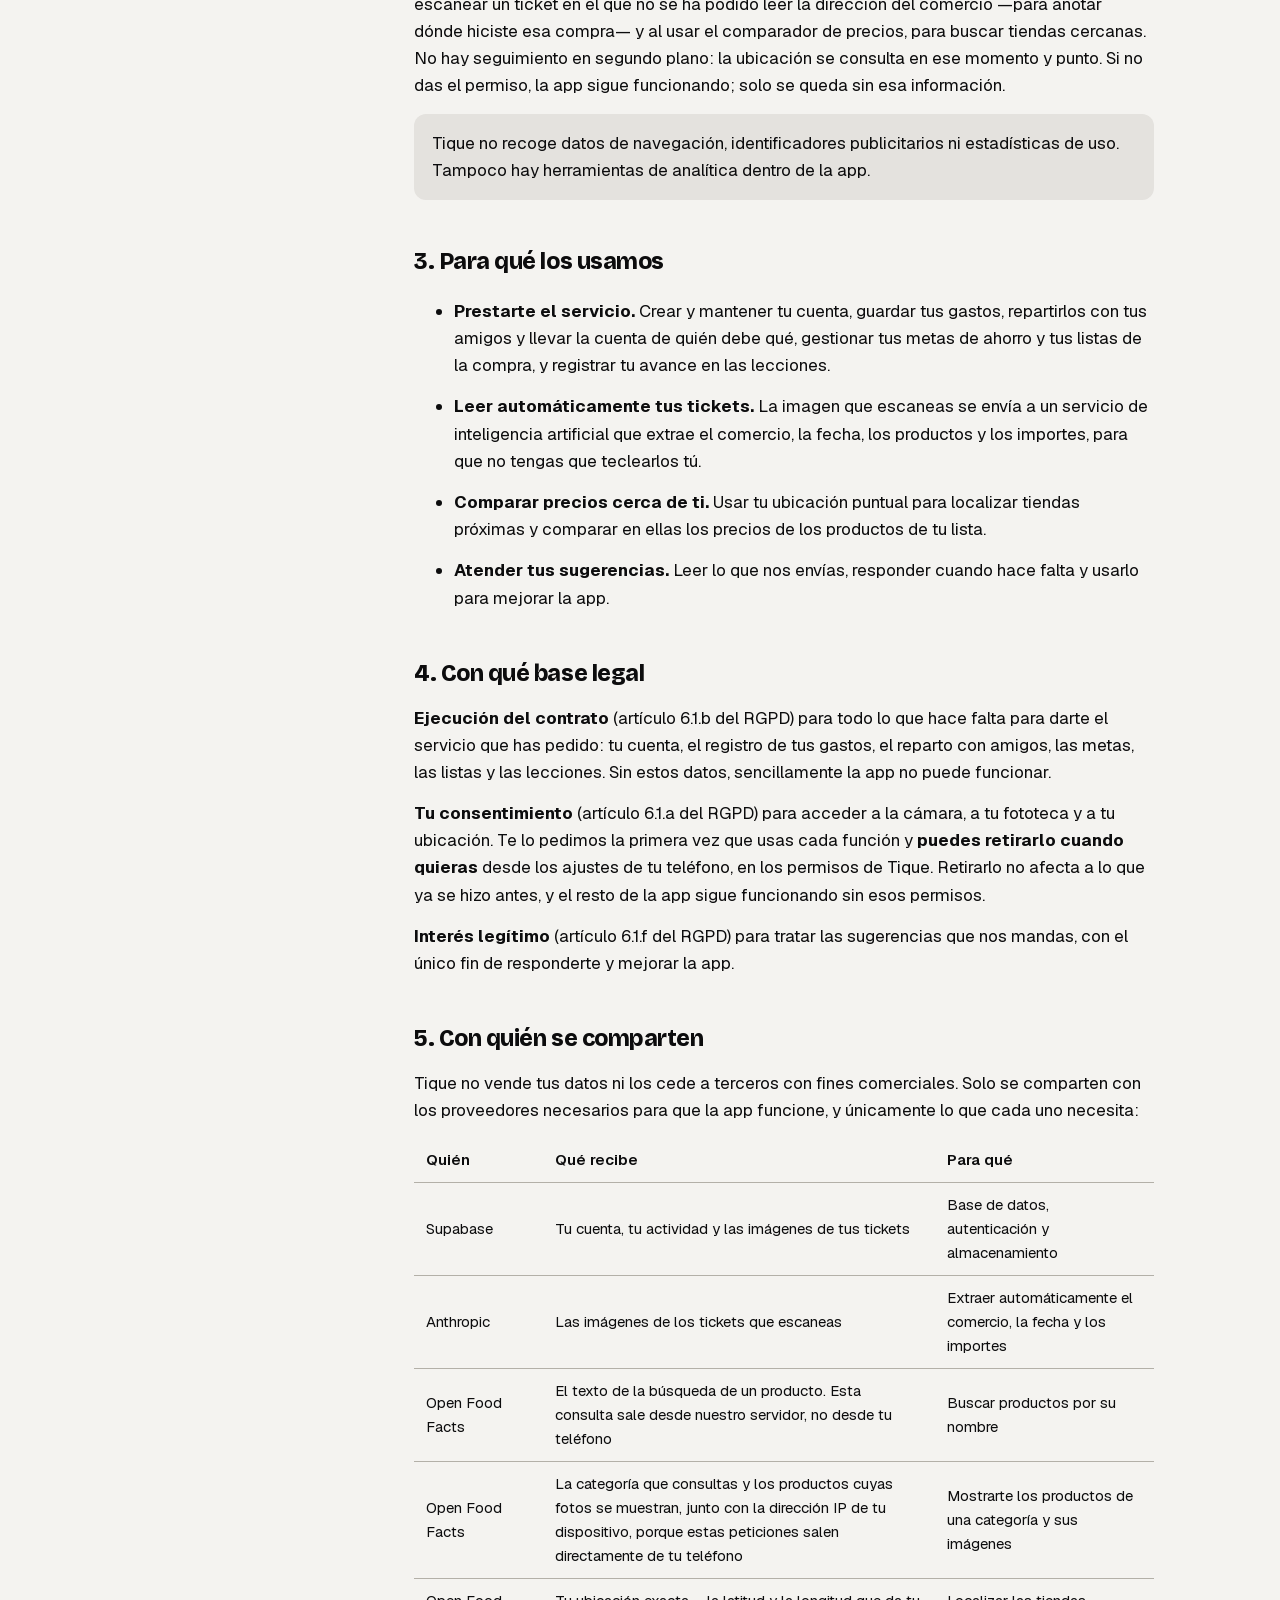
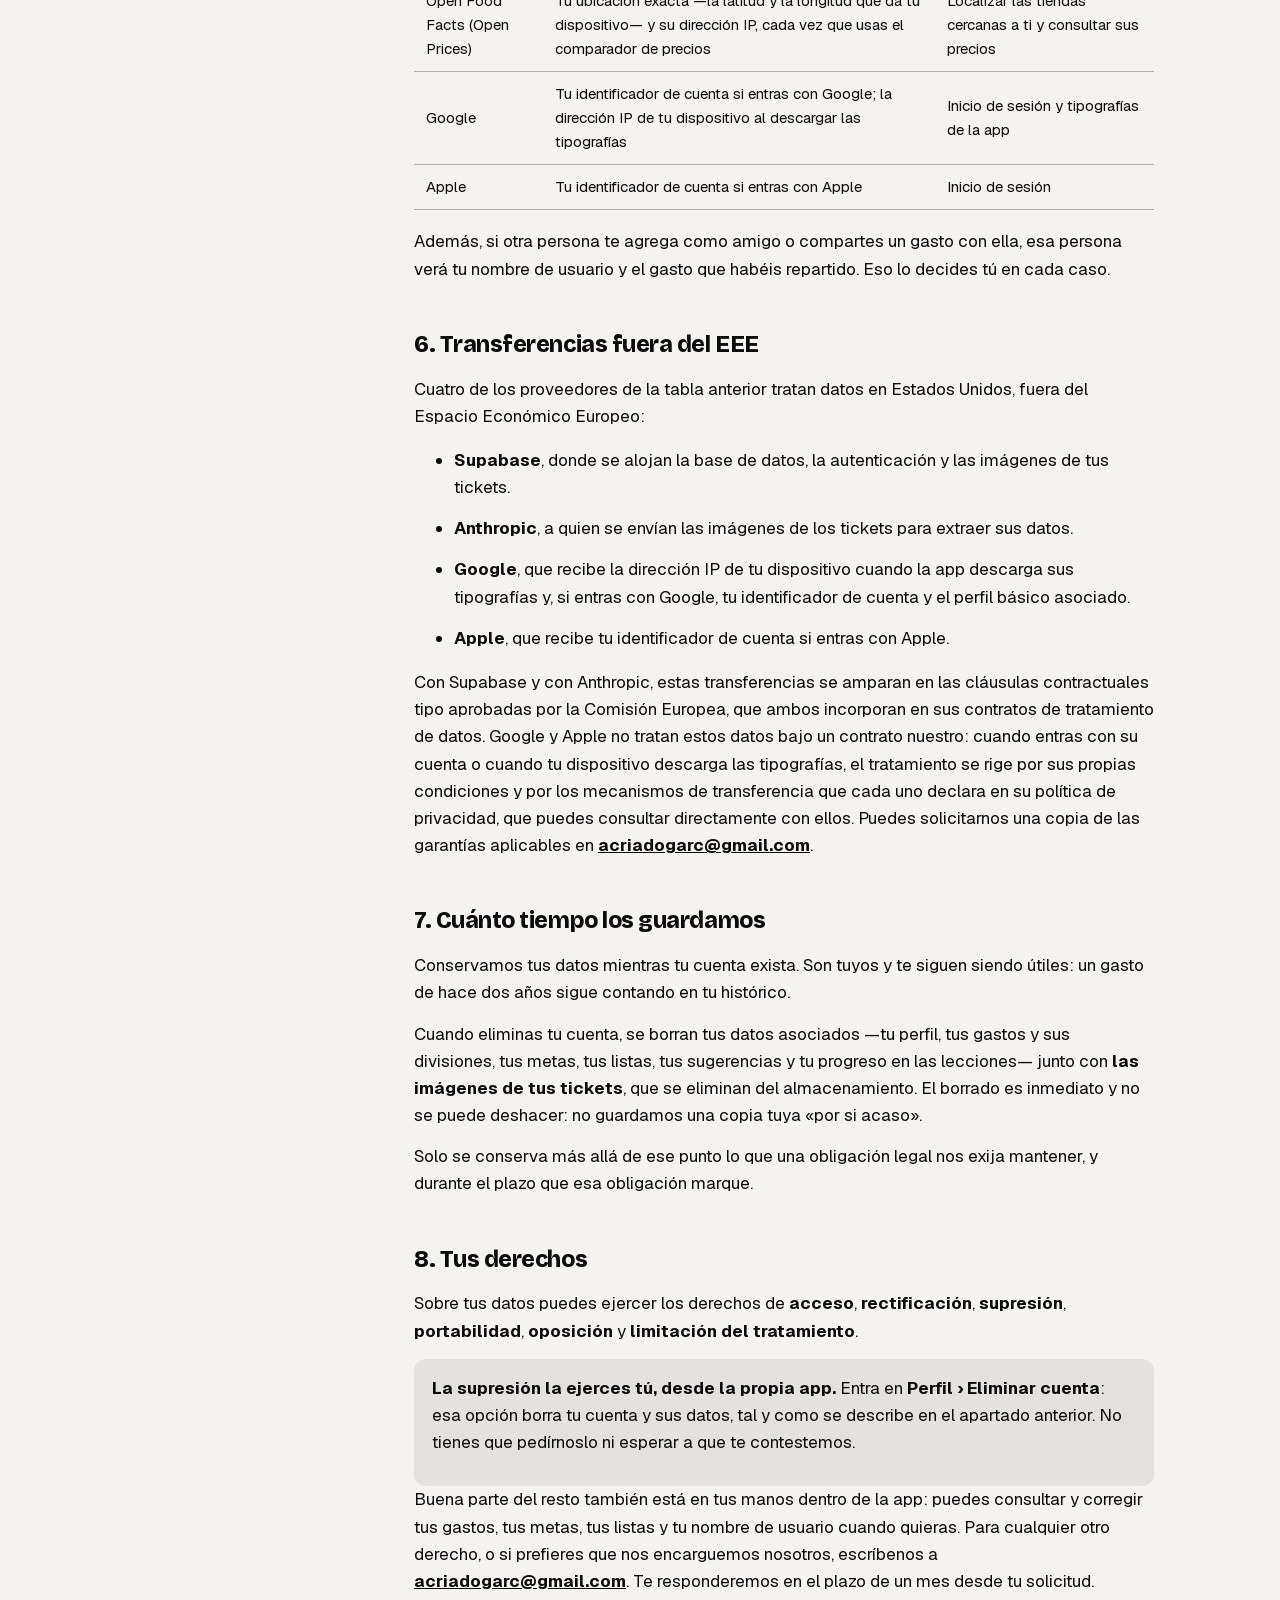
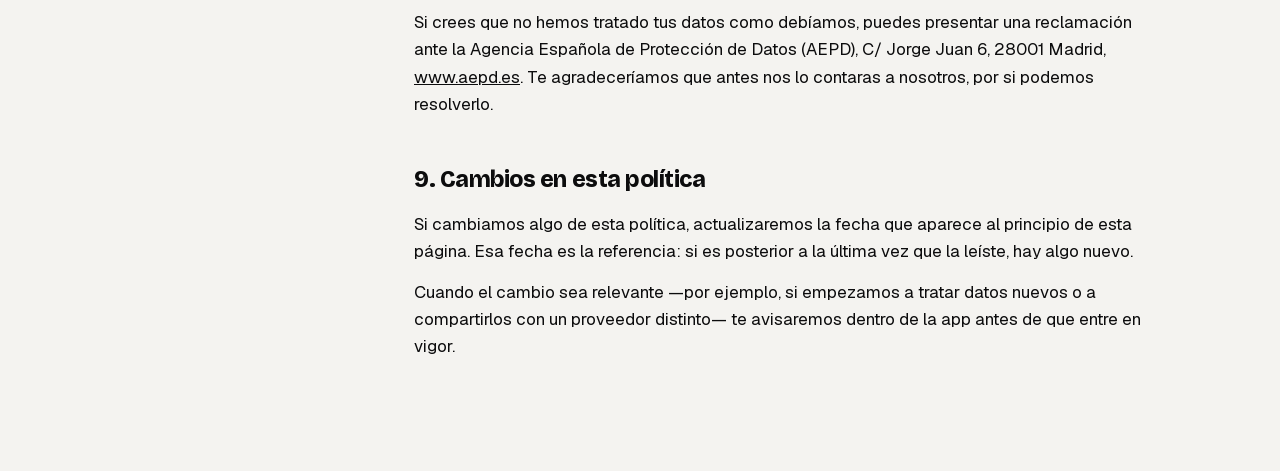
==== commit 12bbb7fa: "feat: name the data controller and the contact address Replaces the [RESPONSABLE] and [EMAIL] placeh" ====
--- a/privacidad/index.html
+++ b/privacidad/index.html
@@ -47,10 +47,10 @@
     tus datos a nadie.</p>
 
     <h2 id="responsable">1. Quién trata tus datos</h2>
-    <p>El responsable del tratamiento es <strong>[RESPONSABLE]</strong>, desarrollador de la
+    <p>El responsable del tratamiento es <strong>Álvaro Criado García</strong>, desarrollador de la
     aplicación Tique.</p>
     <p>Puedes escribirnos por cualquier cuestión relacionada con tus datos en
-    <strong>[EMAIL]</strong>.</p>
+    <strong><a href="mailto:acriadogarc@gmail.com">acriadogarc@gmail.com</a></strong>.</p>
 
     <h2 id="datos">2. Qué datos recogemos</h2>
     <p><strong>Datos de tu cuenta.</strong> Para crear una cuenta necesitamos tu nombre, tu
@@ -157,7 +157,7 @@
     cuando entras con su cuenta o cuando tu dispositivo descarga las tipografías, el
     tratamiento se rige por sus propias condiciones y por los mecanismos de transferencia que
     cada uno declara en su política de privacidad, que puedes consultar directamente con ellos.
-    Puedes solicitarnos una copia de las garantías aplicables en <strong>[EMAIL]</strong>.</p>
+    Puedes solicitarnos una copia de las garantías aplicables en <strong><a href="mailto:acriadogarc@gmail.com">acriadogarc@gmail.com</a></strong>.</p>
 
     <h2 id="conservacion">7. Cuánto tiempo los guardamos</h2>
     <p>Conservamos tus datos mientras tu cuenta exista. Son tuyos y te siguen siendo útiles:
@@ -182,7 +182,7 @@
     <p>Buena parte del resto también está en tus manos dentro de la app: puedes consultar y
     corregir tus gastos, tus metas, tus listas y tu nombre de usuario cuando quieras. Para
     cualquier otro derecho, o si prefieres que nos encarguemos nosotros, escríbenos a
-    <strong>[EMAIL]</strong>. Te responderemos en el plazo de un mes desde tu solicitud.</p>
+    <strong><a href="mailto:acriadogarc@gmail.com">acriadogarc@gmail.com</a></strong>. Te responderemos en el plazo de un mes desde tu solicitud.</p>
     <p>Si crees que no hemos tratado tus datos como debíamos, puedes presentar una reclamación
     ante la Agencia Española de Protección de Datos (AEPD), C/ Jorge Juan 6, 28001 Madrid,
     <a href="https://www.aepd.es">www.aepd.es</a>. Te agradeceríamos que antes nos lo contaras
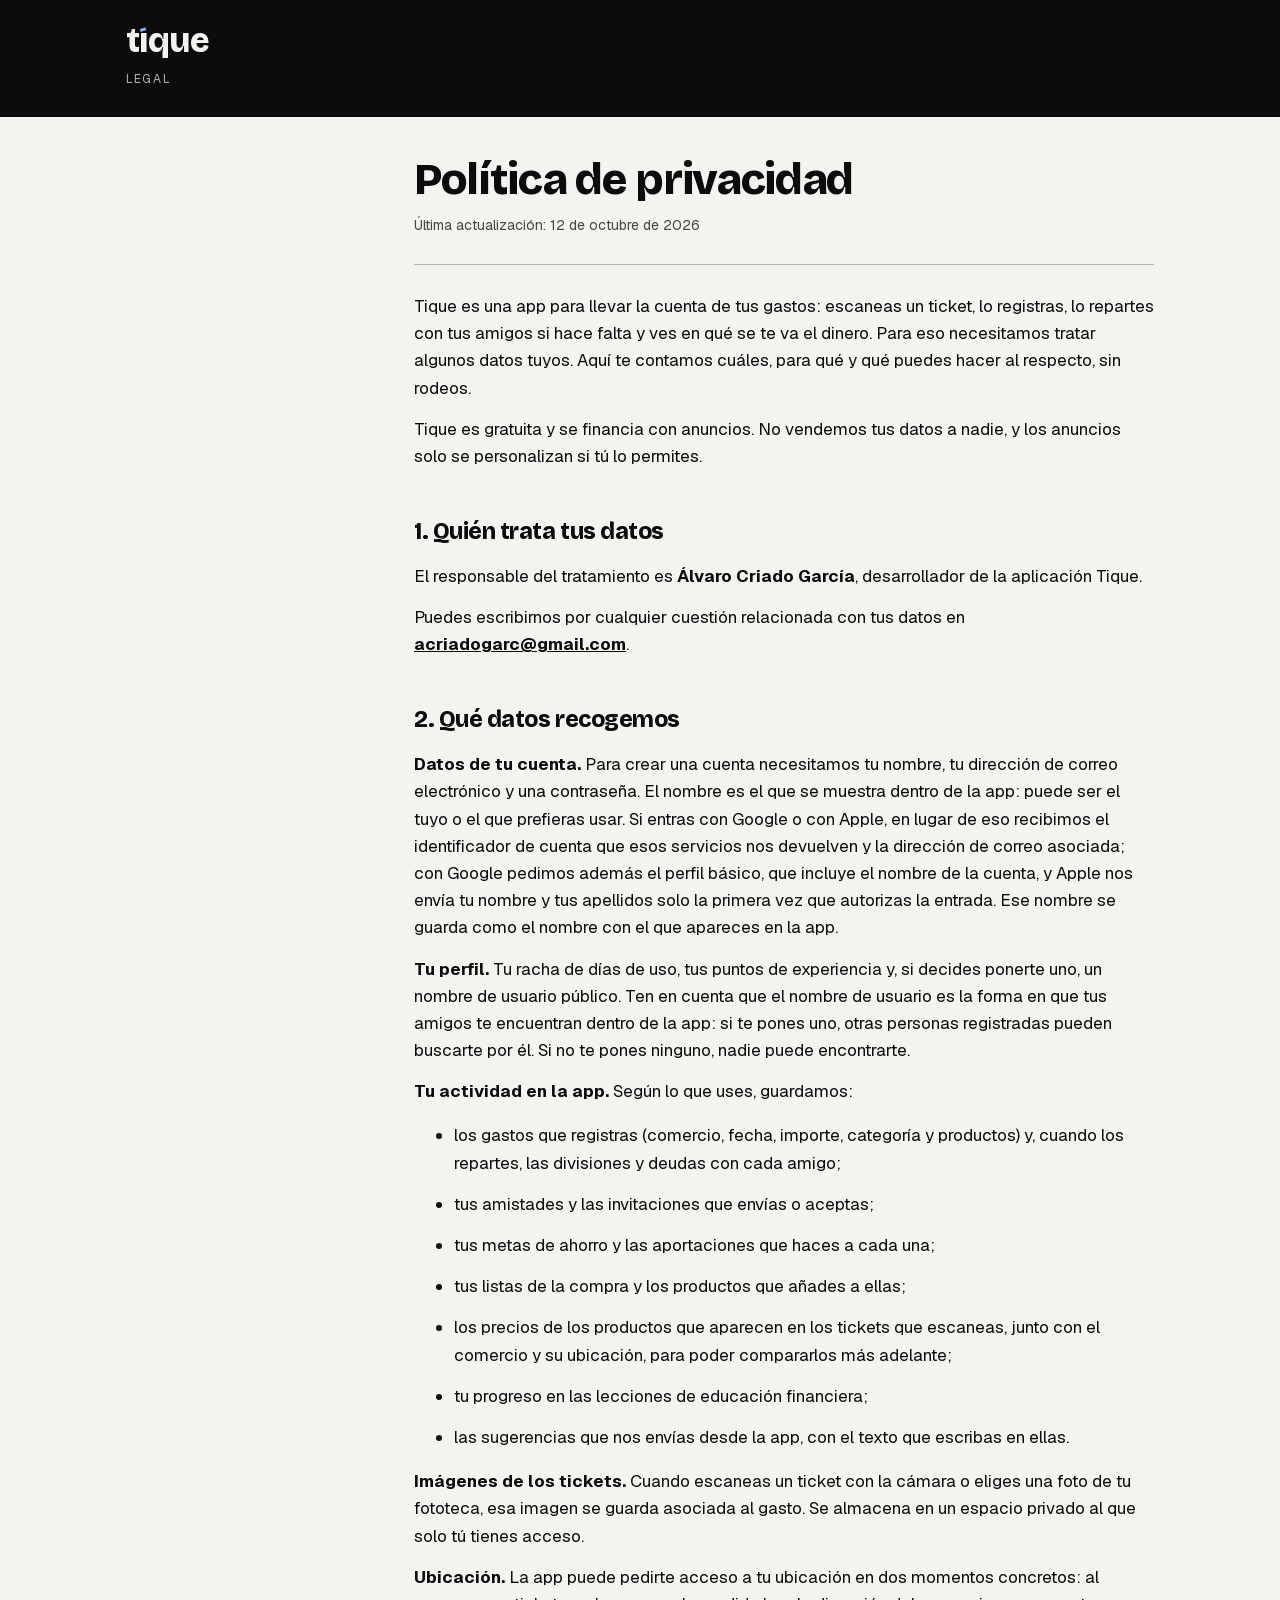
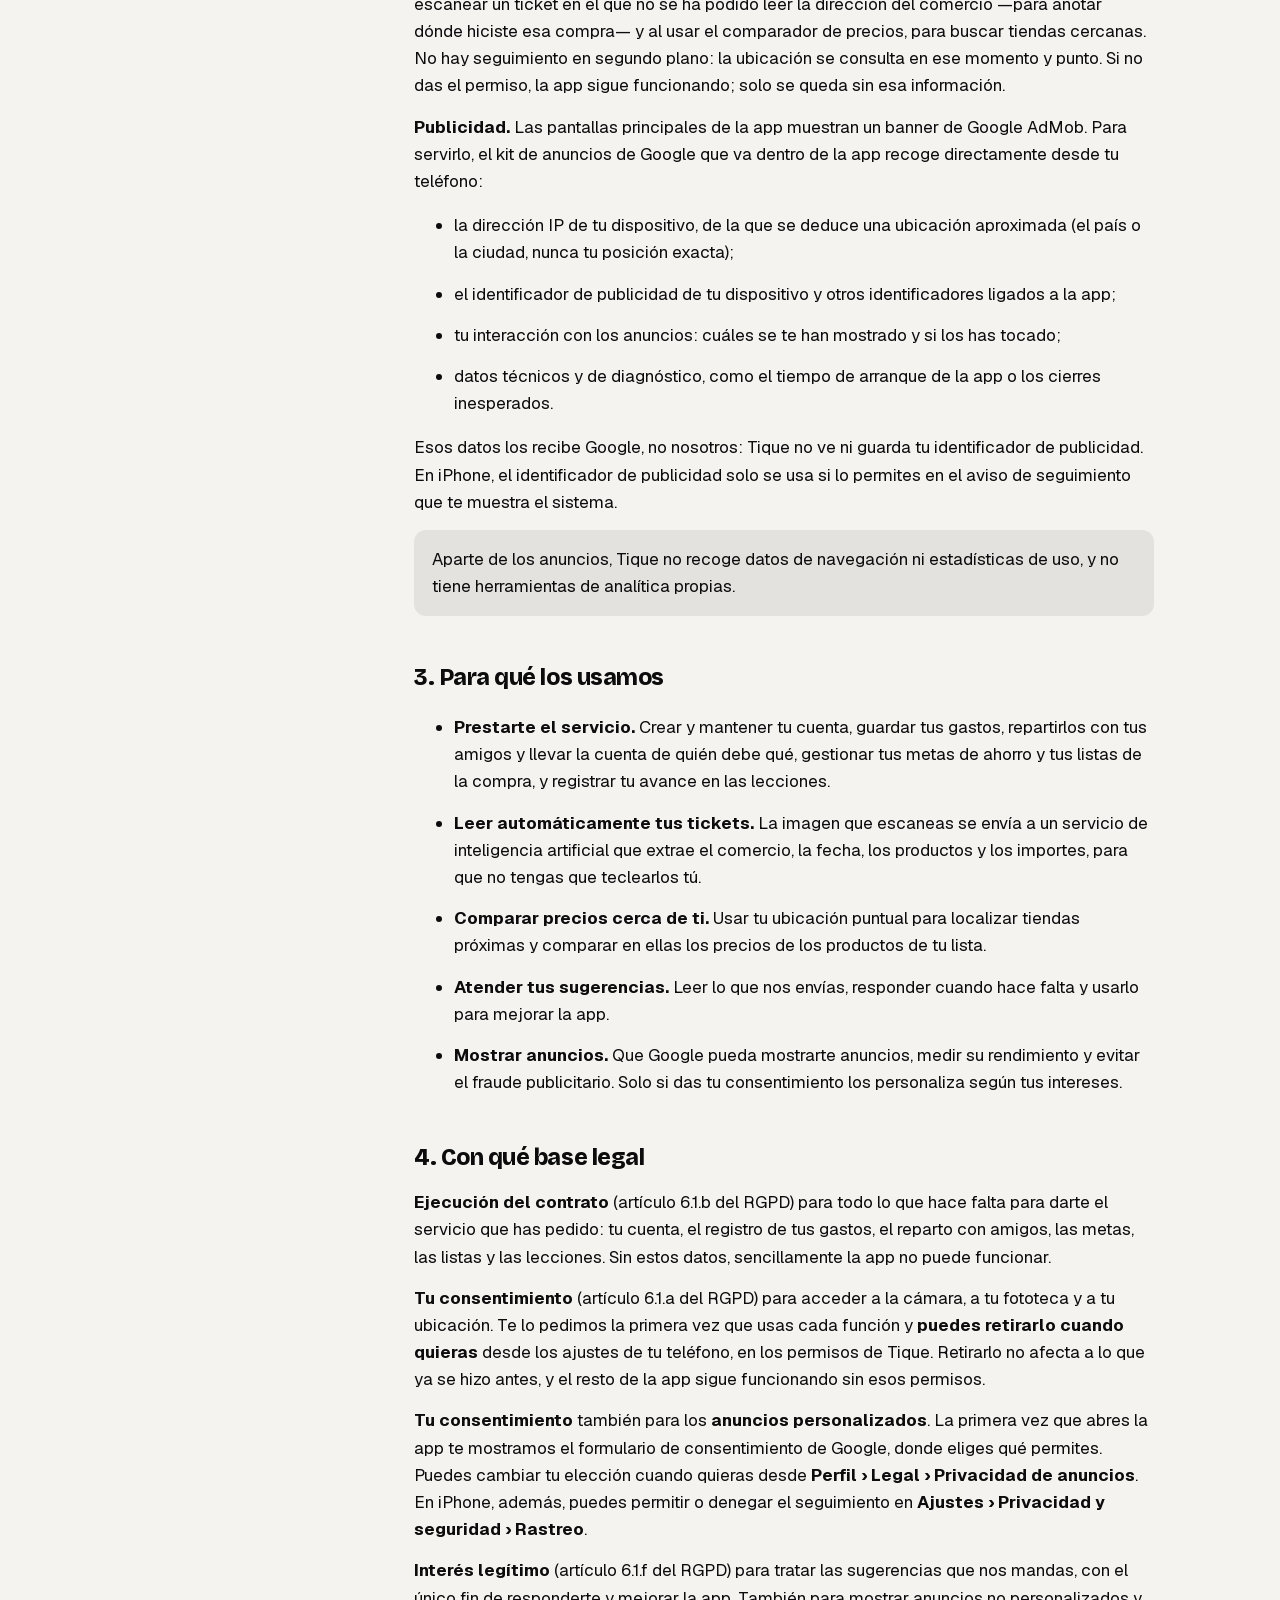
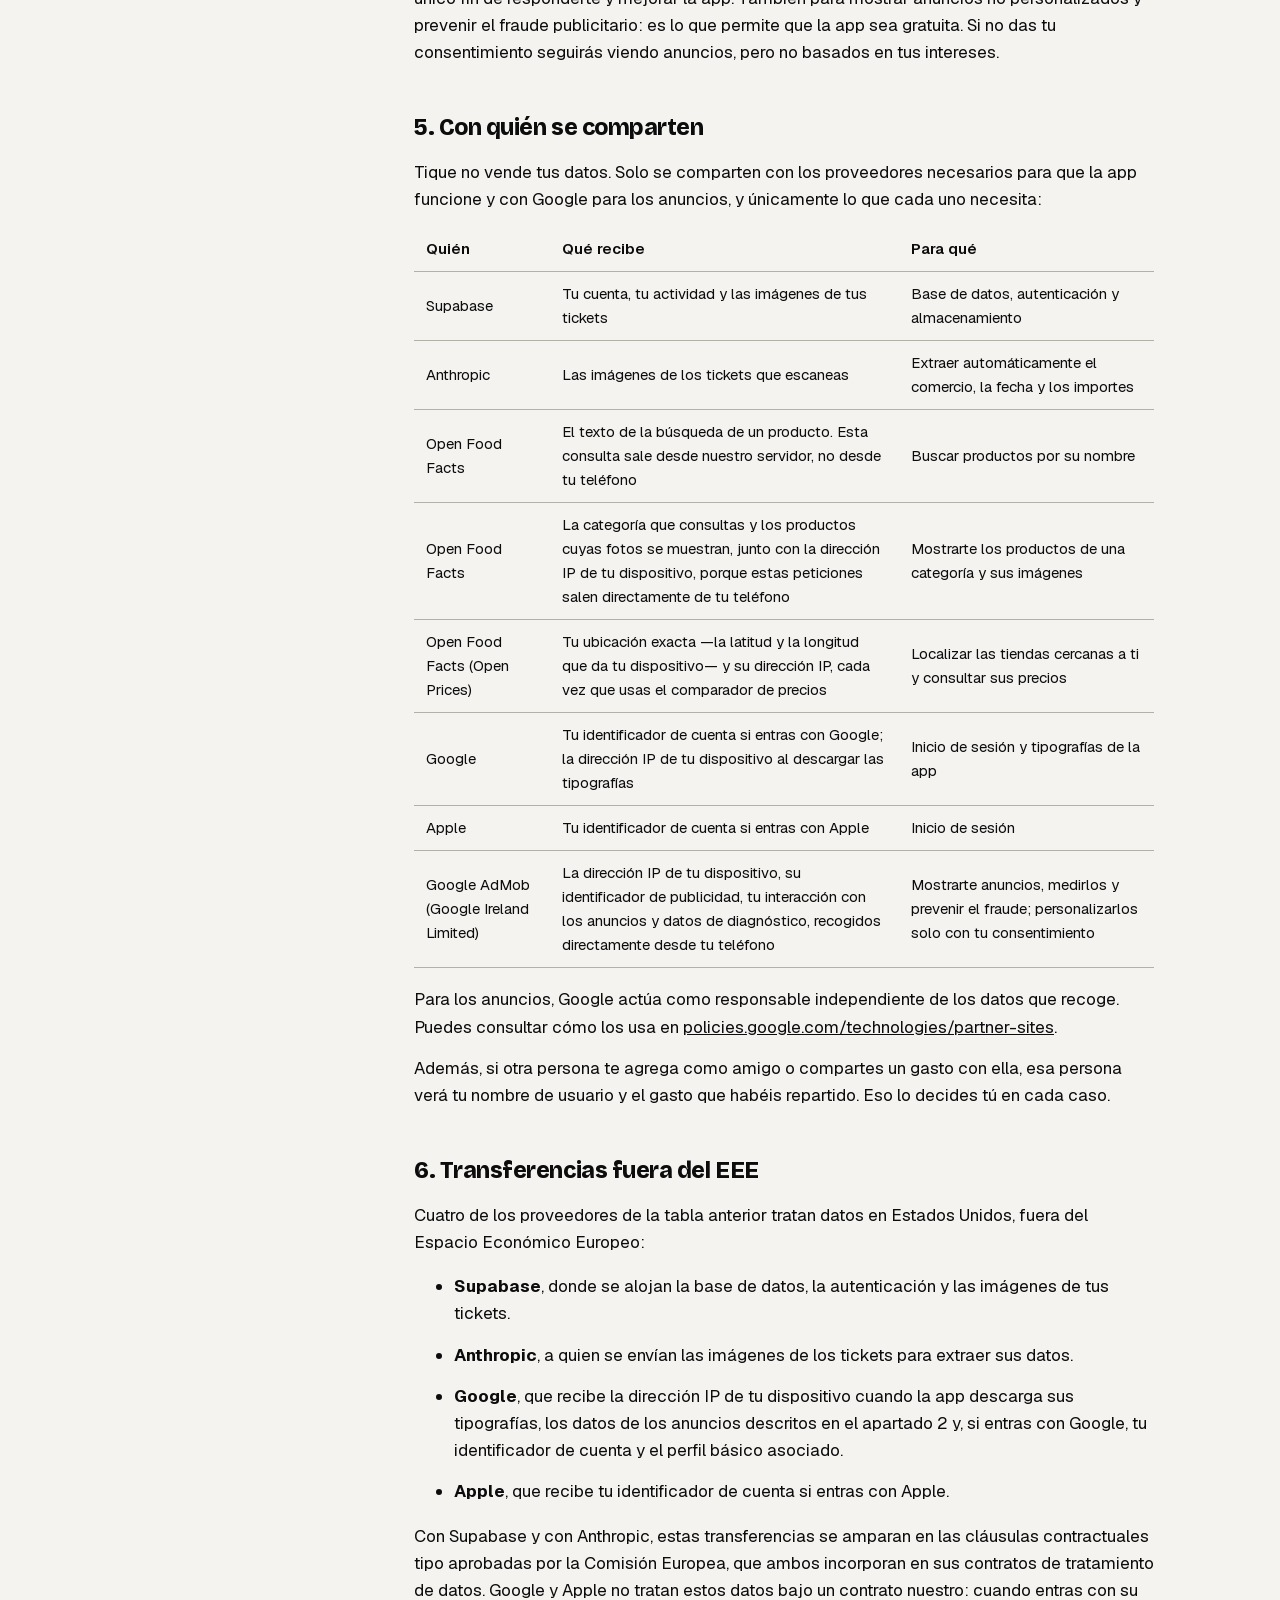
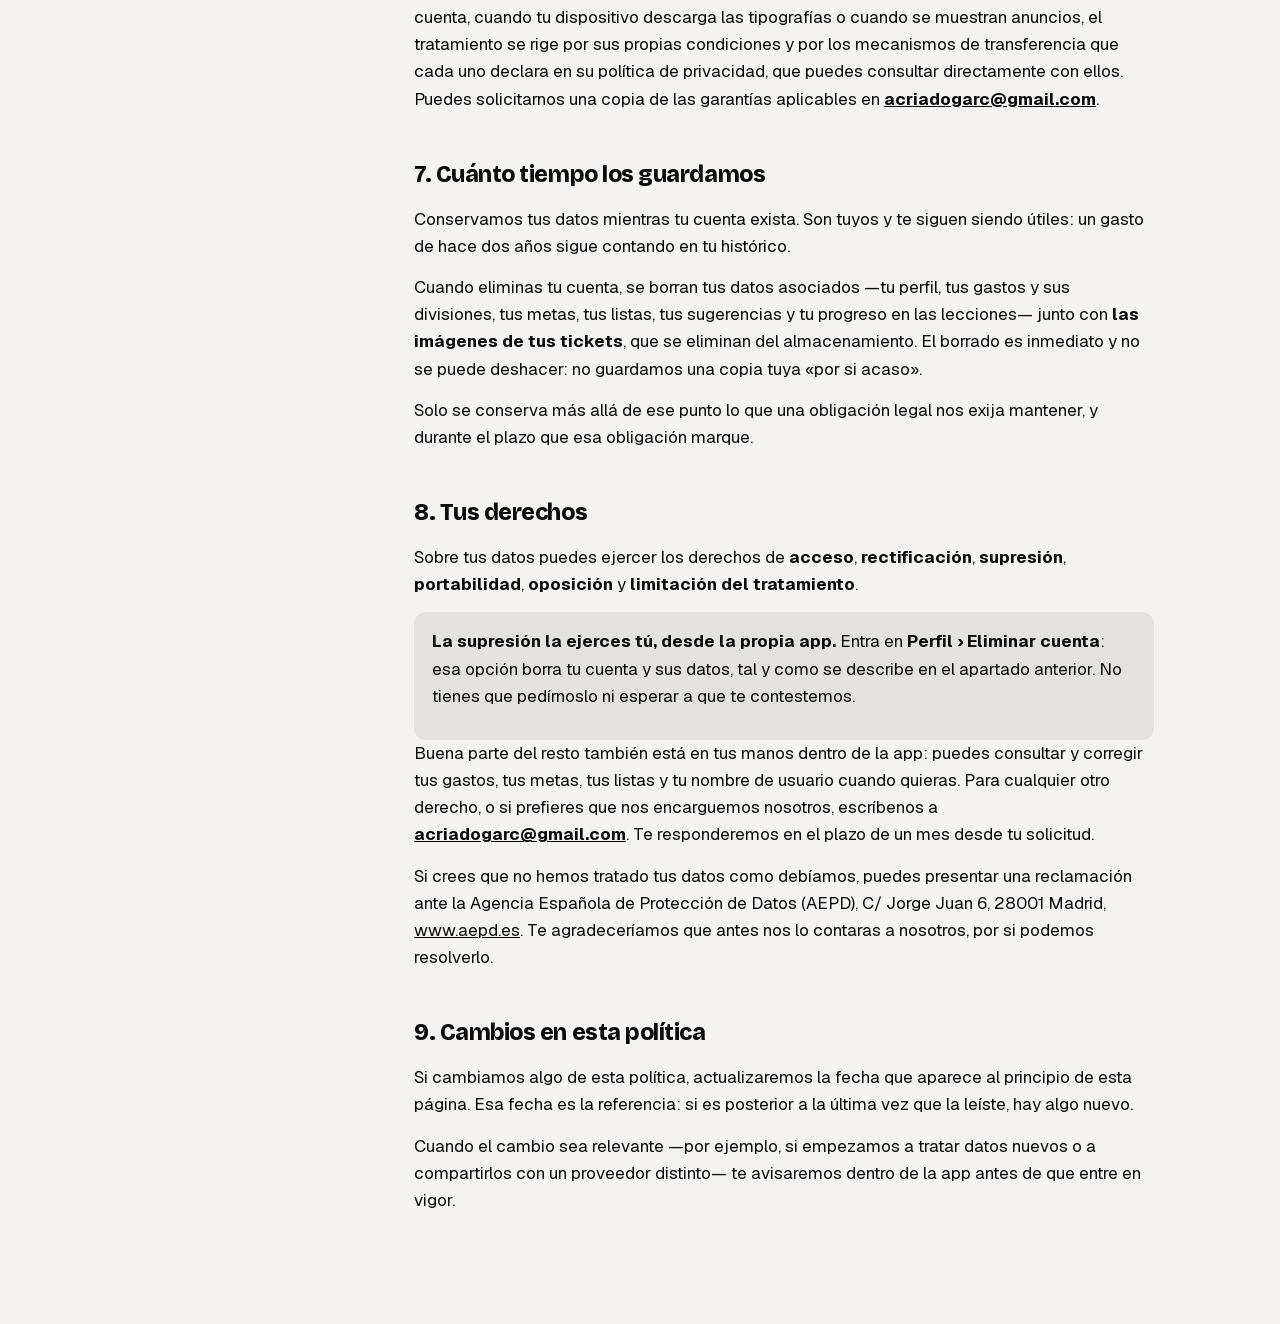
==== commit 4e265420: "feat: disclose Google AdMob ads in the privacy policy Co-Authored-By: Claude Opus 5.5 <noreply@anthr" ====
--- a/privacidad/index.html
+++ b/privacidad/index.html
@@ -35,7 +35,7 @@
 
   <article>
     <h1>Política de privacidad</h1>
-    <p class="updated">Última actualización: 21 de septiembre de 2026</p>
+    <p class="updated">Última actualización: 12 de octubre de 2026</p>
     <hr>
 
     <p>Tique es una app para llevar la cuenta de tus gastos: escaneas un ticket, lo registras,
@@ -43,8 +43,8 @@
     necesitamos tratar algunos datos tuyos. Aquí te contamos cuáles, para qué y qué puedes
     hacer al respecto, sin rodeos.</p>
 
-    <p>Tique no muestra publicidad, no usa cookies de seguimiento, no te perfila y no vende
-    tus datos a nadie.</p>
+    <p>Tique es gratuita y se financia con anuncios. No vendemos tus datos a nadie, y los
+    anuncios solo se personalizan si tú lo permites.</p>
 
     <h2 id="responsable">1. Quién trata tus datos</h2>
     <p>El responsable del tratamiento es <strong>Álvaro Criado García</strong>, desarrollador de la
@@ -87,8 +87,23 @@
     tiendas cercanas. No hay seguimiento en segundo plano: la ubicación se consulta en ese
     momento y punto. Si no das el permiso, la app sigue funcionando; solo se queda sin esa
     información.</p>
-    <p class="note">Tique no recoge datos de navegación, identificadores publicitarios ni
-    estadísticas de uso. Tampoco hay herramientas de analítica dentro de la app.</p>
+    <p><strong>Publicidad.</strong> Las pantallas principales de la app muestran un banner de
+    Google AdMob. Para servirlo, el kit de anuncios de Google que va dentro de la app recoge
+    directamente desde tu teléfono:</p>
+    <ul>
+      <li>la dirección IP de tu dispositivo, de la que se deduce una ubicación aproximada (el
+      país o la ciudad, nunca tu posición exacta);</li>
+      <li>el identificador de publicidad de tu dispositivo y otros identificadores ligados a la
+      app;</li>
+      <li>tu interacción con los anuncios: cuáles se te han mostrado y si los has tocado;</li>
+      <li>datos técnicos y de diagnóstico, como el tiempo de arranque de la app o los
+      cierres inesperados.</li>
+    </ul>
+    <p>Esos datos los recibe Google, no nosotros: Tique no ve ni guarda tu identificador de
+    publicidad. En iPhone, el identificador de publicidad solo se usa si lo permites en el
+    aviso de seguimiento que te muestra el sistema.</p>
+    <p class="note">Aparte de los anuncios, Tique no recoge datos de navegación ni
+    estadísticas de uso, y no tiene herramientas de analítica propias.</p>
 
     <h2 id="finalidades">3. Para qué los usamos</h2>
     <ul>
@@ -103,6 +118,9 @@
       lista.</li>
       <li><strong>Atender tus sugerencias.</strong> Leer lo que nos envías, responder cuando
       hace falta y usarlo para mejorar la app.</li>
+      <li><strong>Mostrar anuncios.</strong> Que Google pueda mostrarte anuncios, medir su
+      rendimiento y evitar el fraude publicitario. Solo si das tu consentimiento los
+      personaliza según tus intereses.</li>
     </ul>
 
     <h2 id="base-legal">4. Con qué base legal</h2>
@@ -115,13 +133,21 @@
     <strong>puedes retirarlo cuando quieras</strong> desde los ajustes de tu teléfono, en los
     permisos de Tique. Retirarlo no afecta a lo que ya se hizo antes, y el resto de la app
     sigue funcionando sin esos permisos.</p>
+    <p><strong>Tu consentimiento</strong> también para los <strong>anuncios
+    personalizados</strong>. La primera vez que abres la app te mostramos el formulario de
+    consentimiento de Google, donde eliges qué permites. Puedes cambiar tu elección cuando
+    quieras desde <strong>Perfil › Legal › Privacidad de anuncios</strong>. En iPhone, además,
+    puedes permitir o denegar el seguimiento en <strong>Ajustes › Privacidad y seguridad ›
+    Rastreo</strong>.</p>
     <p><strong>Interés legítimo</strong> (artículo 6.1.f del RGPD) para tratar las sugerencias
-    que nos mandas, con el único fin de responderte y mejorar la app.</p>
+    que nos mandas, con el único fin de responderte y mejorar la app. También para mostrar
+    anuncios no personalizados y prevenir el fraude publicitario: es lo que permite que la app
+    sea gratuita. Si no das tu consentimiento seguirás viendo anuncios, pero no basados en tus
+    intereses.</p>
 
     <h2 id="terceros">5. Con quién se comparten</h2>
-    <p>Tique no vende tus datos ni los cede a terceros con fines comerciales. Solo se comparten
-    con los proveedores necesarios para que la app funcione, y únicamente lo que cada uno
-    necesita:</p>
+    <p>Tique no vende tus datos. Solo se comparten con los proveedores necesarios para que la
+    app funcione y con Google para los anuncios, y únicamente lo que cada uno necesita:</p>
     <table>
       <thead><tr><th>Quién</th><th>Qué recibe</th><th>Para qué</th></tr></thead>
       <tbody>
@@ -132,8 +158,12 @@
         <tr><td>Open Food Facts (Open Prices)</td><td>Tu ubicación exacta —la latitud y la longitud que da tu dispositivo— y su dirección IP, cada vez que usas el comparador de precios</td><td>Localizar las tiendas cercanas a ti y consultar sus precios</td></tr>
         <tr><td>Google</td><td>Tu identificador de cuenta si entras con Google; la dirección IP de tu dispositivo al descargar las tipografías</td><td>Inicio de sesión y tipografías de la app</td></tr>
         <tr><td>Apple</td><td>Tu identificador de cuenta si entras con Apple</td><td>Inicio de sesión</td></tr>
+        <tr><td>Google AdMob (Google Ireland Limited)</td><td>La dirección IP de tu dispositivo, su identificador de publicidad, tu interacción con los anuncios y datos de diagnóstico, recogidos directamente desde tu teléfono</td><td>Mostrarte anuncios, medirlos y prevenir el fraude; personalizarlos solo con tu consentimiento</td></tr>
       </tbody>
     </table>
+    <p>Para los anuncios, Google actúa como responsable independiente de los datos que recoge.
+    Puedes consultar cómo los usa en
+    <a href="https://policies.google.com/technologies/partner-sites">policies.google.com/technologies/partner-sites</a>.</p>
     <p>Además, si otra persona te agrega como amigo o compartes un gasto con ella, esa persona
     verá tu nombre de usuario y el gasto que habéis repartido. Eso lo decides tú en cada caso.</p>
 
@@ -146,15 +176,16 @@
       <li><strong>Anthropic</strong>, a quien se envían las imágenes de los tickets para
       extraer sus datos.</li>
       <li><strong>Google</strong>, que recibe la dirección IP de tu dispositivo cuando la app
-      descarga sus tipografías y, si entras con Google, tu identificador de cuenta y el perfil
-      básico asociado.</li>
+      descarga sus tipografías, los datos de los anuncios descritos en el apartado 2 y, si entras
+      con Google, tu identificador de cuenta y el perfil básico asociado.</li>
       <li><strong>Apple</strong>, que recibe tu identificador de cuenta si entras con
       Apple.</li>
     </ul>
     <p>Con Supabase y con Anthropic, estas transferencias se amparan en las cláusulas
     contractuales tipo aprobadas por la Comisión Europea, que ambos incorporan en sus contratos
     de tratamiento de datos. Google y Apple no tratan estos datos bajo un contrato nuestro:
-    cuando entras con su cuenta o cuando tu dispositivo descarga las tipografías, el
+    cuando entras con su cuenta, cuando tu dispositivo descarga las tipografías o cuando se
+    muestran anuncios, el
     tratamiento se rige por sus propias condiciones y por los mecanismos de transferencia que
     cada uno declara en su política de privacidad, que puedes consultar directamente con ellos.
     Puedes solicitarnos una copia de las garantías aplicables en <strong><a href="mailto:acriadogarc@gmail.com">acriadogarc@gmail.com</a></strong>.</p>
--- a/assets/tique.css
+++ b/assets/tique.css
@@ -74,7 +74,7 @@
 }
 article { max-width: var(--medida); }
 article p, article li { margin: 0 0 14px; }
-article a { color: var(--noche); text-decoration: underline; }
+article a, .home a { color: var(--noche); text-decoration: underline; }
 hr { border: 0; border-top: 1px solid var(--piedra); margin: 28px 0; }
 table { border-collapse: collapse; width: 100%; font-size: 15px; margin: 0 0 18px; }
 th, td { text-align: left; padding: 10px 12px; border-bottom: 1px solid var(--piedra); }
@@ -103,3 +103,47 @@
 @media (prefers-reduced-motion: no-preference) {
   html { scroll-behavior: smooth; }
 }
+
+/* ---- Portada ----------------------------------------------------------
+   La home tiene que describir la app y enlazar a los documentos legales:
+   es lo que exige Google en la pantalla de consentimiento de OAuth, y lo
+   que espera cualquiera que llegue aquí desde la ficha de la tienda. */
+.home { padding: 56px 0 96px; }
+.hero h1 {
+  font-size: clamp(38px, 7vw, 62px);
+  max-width: 12ch;
+}
+.claim {
+  font-size: clamp(19px, 2.6vw, 23px);
+  line-height: 1.4;
+  color: var(--grafito80);
+  margin: 18px 0 0;
+  max-width: 46ch;
+}
+.lead { max-width: var(--medida); margin: 32px 0 0; }
+
+.features {
+  display: grid;
+  grid-template-columns: repeat(auto-fit, minmax(240px, 1fr));
+  gap: 14px;
+  margin: 48px 0 0;
+  padding: 0;
+  list-style: none;
+}
+.features li {
+  background: var(--superficie);
+  border-radius: 14px;
+  padding: 20px 22px;
+  margin: 0;
+}
+.features h2 {
+  font-size: 17px;
+  margin: 0 0 6px;
+  letter-spacing: -0.01em;
+}
+.features p { margin: 0; font-size: 15px; color: var(--grafito80); }
+
+.legal-links { margin: 56px 0 0; padding-top: 28px; border-top: 1px solid var(--piedra); }
+.legal-links h2 { font-size: 19px; margin: 0 0 14px; }
+.legal-links p { margin: 0 0 10px; }
+.contact { margin: 32px 0 0; font-size: 15px; color: var(--grafito80); }
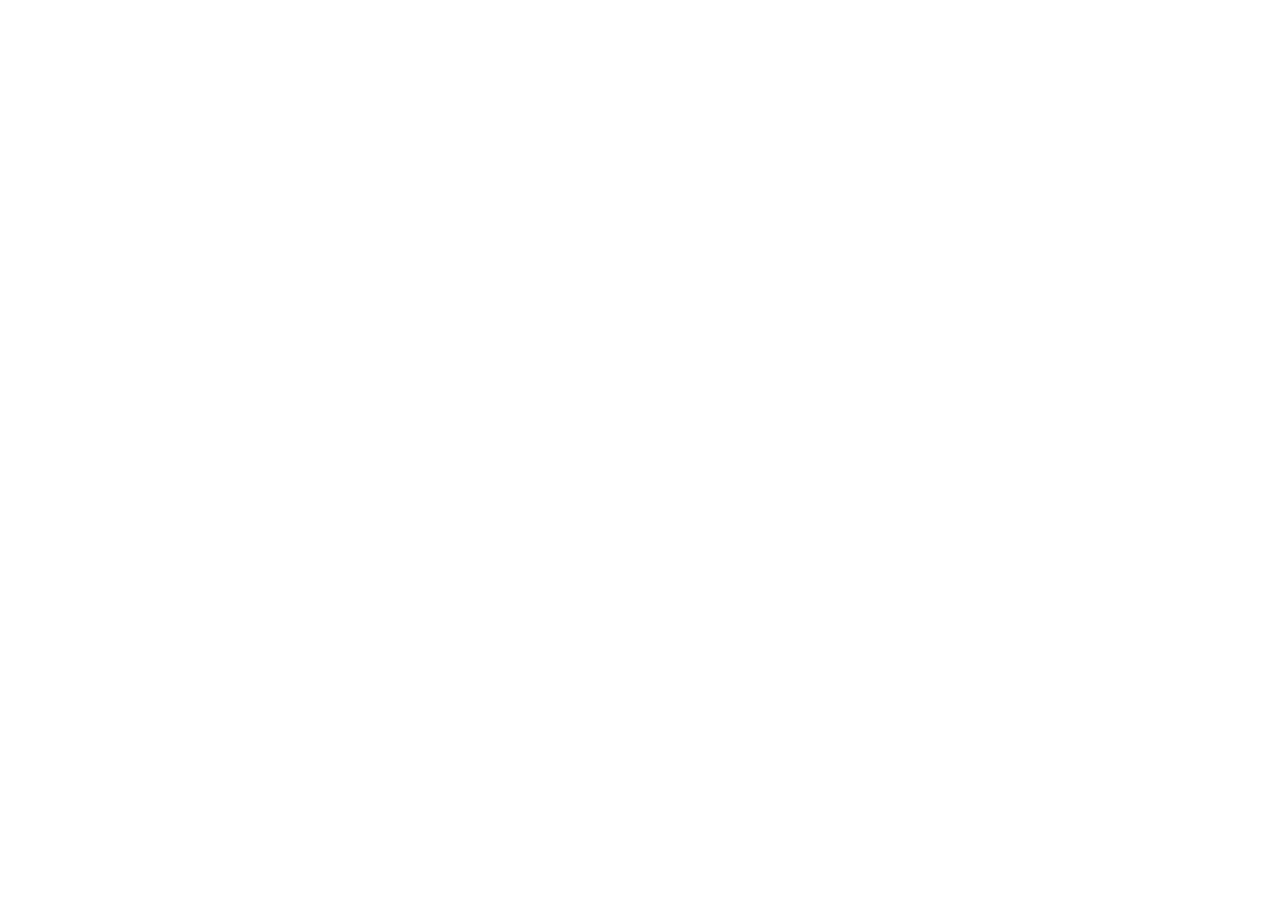
==== commit c9e2b896: "Redirect every page to tiqueapp.vercel.app Co-Authored-By: Claude Opus 5.5 <noreply@anthropic.com>" ====
--- a/privacidad/index.html
+++ b/privacidad/index.html
@@ -1,234 +1,17 @@
-<!doctype html>
+<!DOCTYPE html>
 <html lang="es">
 <head>
 <meta charset="utf-8">
 <meta name="viewport" content="width=device-width, initial-scale=1">
-<title>Política de privacidad · Tique</title>
-<meta name="description" content="Qué datos trata Tique, con quién se comparten y cómo ejercer tus derechos.">
-<link rel="stylesheet" href="../assets/tique.css">
+<meta name="robots" content="noindex">
+<title>Tique se ha mudado</title>
+<!-- GitHub Pages copy of tique-legal: every page now lives on tiqueapp.vercel.app.
+     The redirect keeps the query (invite codes: ?c=GR-XXXXXX) and the hash. -->
+<link rel="canonical" href="https://tiqueapp.vercel.app/privacidad/">
+<meta http-equiv="refresh" content="0; url=https://tiqueapp.vercel.app/privacidad/">
+<script>location.replace("https://tiqueapp.vercel.app/privacidad/" + location.search + location.hash);</script>
 </head>
-<body>
-<header class="site-header">
-  <div class="wrap">
-    <a class="wordmark" href="../">t<span class="dotless">ı</span>que</a>
-    <div class="eyebrow">Legal</div>
-  </div>
-</header>
-
-<main class="wrap layout">
-  <nav class="toc" aria-label="Índice del documento">
-    <details class="toc-details">
-      <summary>Índice</summary>
-      <ol>
-        <li><a href="#responsable">1. Quién trata tus datos</a></li>
-        <li><a href="#datos">2. Qué datos recogemos</a></li>
-        <li><a href="#finalidades">3. Para qué los usamos</a></li>
-        <li><a href="#base-legal">4. Con qué base legal</a></li>
-        <li><a href="#terceros">5. Con quién se comparten</a></li>
-        <li><a href="#transferencias">6. Transferencias fuera del EEE</a></li>
-        <li><a href="#conservacion">7. Cuánto tiempo los guardamos</a></li>
-        <li><a href="#derechos">8. Tus derechos</a></li>
-        <li><a href="#cambios">9. Cambios en esta política</a></li>
-      </ol>
-    </details>
-  </nav>
-
-  <article>
-    <h1>Política de privacidad</h1>
-    <p class="updated">Última actualización: 12 de octubre de 2026</p>
-    <hr>
-
-    <p>Tique es una app para llevar la cuenta de tus gastos: escaneas un ticket, lo registras,
-    lo repartes con tus amigos si hace falta y ves en qué se te va el dinero. Para eso
-    necesitamos tratar algunos datos tuyos. Aquí te contamos cuáles, para qué y qué puedes
-    hacer al respecto, sin rodeos.</p>
-
-    <p>Tique es gratuita y se financia con anuncios. No vendemos tus datos a nadie, y los
-    anuncios solo se personalizan si tú lo permites.</p>
-
-    <h2 id="responsable">1. Quién trata tus datos</h2>
-    <p>El responsable del tratamiento es <strong>Álvaro Criado García</strong>, desarrollador de la
-    aplicación Tique.</p>
-    <p>Puedes escribirnos por cualquier cuestión relacionada con tus datos en
-    <strong><a href="mailto:acriadogarc@gmail.com">acriadogarc@gmail.com</a></strong>.</p>
-
-    <h2 id="datos">2. Qué datos recogemos</h2>
-    <p><strong>Datos de tu cuenta.</strong> Para crear una cuenta necesitamos tu nombre, tu
-    dirección de correo electrónico y una contraseña. El nombre es el que se muestra dentro de
-    la app: puede ser el tuyo o el que prefieras usar. Si entras con Google o con Apple, en
-    lugar de eso recibimos el identificador de cuenta que esos servicios nos devuelven y la
-    dirección de correo asociada; con Google pedimos además el perfil básico, que incluye el
-    nombre de la cuenta, y Apple nos envía tu nombre y tus apellidos solo la primera vez que
-    autorizas la entrada. Ese nombre se guarda como el nombre con el que apareces en la
-    app.</p>
-    <p><strong>Tu perfil.</strong> Tu racha de días de uso, tus puntos de experiencia y,
-    si decides ponerte uno, un nombre de usuario público. Ten en cuenta que
-    el nombre de usuario es la forma en que tus amigos te encuentran dentro de la app: si te
-    pones uno, otras personas registradas pueden buscarte por él. Si no te pones ninguno,
-    nadie puede encontrarte.</p>
-    <p><strong>Tu actividad en la app.</strong> Según lo que uses, guardamos:</p>
-    <ul>
-      <li>los gastos que registras (comercio, fecha, importe, categoría y productos) y, cuando
-      los repartes, las divisiones y deudas con cada amigo;</li>
-      <li>tus amistades y las invitaciones que envías o aceptas;</li>
-      <li>tus metas de ahorro y las aportaciones que haces a cada una;</li>
-      <li>tus listas de la compra y los productos que añades a ellas;</li>
-      <li>los precios de los productos que aparecen en los tickets que escaneas, junto con el
-      comercio y su ubicación, para poder compararlos más adelante;</li>
-      <li>tu progreso en las lecciones de educación financiera;</li>
-      <li>las sugerencias que nos envías desde la app, con el texto que escribas en ellas.</li>
-    </ul>
-    <p><strong>Imágenes de los tickets.</strong> Cuando escaneas un ticket con la cámara o
-    eliges una foto de tu fototeca, esa imagen se guarda asociada al gasto. Se almacena en un
-    espacio privado al que solo tú tienes acceso.</p>
-    <p><strong>Ubicación.</strong> La app puede pedirte acceso a tu ubicación en dos momentos
-    concretos: al escanear un ticket en el que no se ha podido leer la dirección del comercio
-    —para anotar dónde hiciste esa compra— y al usar el comparador de precios, para buscar
-    tiendas cercanas. No hay seguimiento en segundo plano: la ubicación se consulta en ese
-    momento y punto. Si no das el permiso, la app sigue funcionando; solo se queda sin esa
-    información.</p>
-    <p><strong>Publicidad.</strong> Las pantallas principales de la app muestran un banner de
-    Google AdMob. Para servirlo, el kit de anuncios de Google que va dentro de la app recoge
-    directamente desde tu teléfono:</p>
-    <ul>
-      <li>la dirección IP de tu dispositivo, de la que se deduce una ubicación aproximada (el
-      país o la ciudad, nunca tu posición exacta);</li>
-      <li>el identificador de publicidad de tu dispositivo y otros identificadores ligados a la
-      app;</li>
-      <li>tu interacción con los anuncios: cuáles se te han mostrado y si los has tocado;</li>
-      <li>datos técnicos y de diagnóstico, como el tiempo de arranque de la app o los
-      cierres inesperados.</li>
-    </ul>
-    <p>Esos datos los recibe Google, no nosotros: Tique no ve ni guarda tu identificador de
-    publicidad. En iPhone, el identificador de publicidad solo se usa si lo permites en el
-    aviso de seguimiento que te muestra el sistema.</p>
-    <p class="note">Aparte de los anuncios, Tique no recoge datos de navegación ni
-    estadísticas de uso, y no tiene herramientas de analítica propias.</p>
-
-    <h2 id="finalidades">3. Para qué los usamos</h2>
-    <ul>
-      <li><strong>Prestarte el servicio.</strong> Crear y mantener tu cuenta, guardar tus
-      gastos, repartirlos con tus amigos y llevar la cuenta de quién debe qué, gestionar tus
-      metas de ahorro y tus listas de la compra, y registrar tu avance en las lecciones.</li>
-      <li><strong>Leer automáticamente tus tickets.</strong> La imagen que escaneas se envía a
-      un servicio de inteligencia artificial que extrae el comercio, la fecha, los productos y
-      los importes, para que no tengas que teclearlos tú.</li>
-      <li><strong>Comparar precios cerca de ti.</strong> Usar tu ubicación puntual para
-      localizar tiendas próximas y comparar en ellas los precios de los productos de tu
-      lista.</li>
-      <li><strong>Atender tus sugerencias.</strong> Leer lo que nos envías, responder cuando
-      hace falta y usarlo para mejorar la app.</li>
-      <li><strong>Mostrar anuncios.</strong> Que Google pueda mostrarte anuncios, medir su
-      rendimiento y evitar el fraude publicitario. Solo si das tu consentimiento los
-      personaliza según tus intereses.</li>
-    </ul>
-
-    <h2 id="base-legal">4. Con qué base legal</h2>
-    <p><strong>Ejecución del contrato</strong> (artículo 6.1.b del RGPD) para todo lo que hace
-    falta para darte el servicio que has pedido: tu cuenta, el registro de tus gastos, el
-    reparto con amigos, las metas, las listas y las lecciones. Sin estos datos, sencillamente
-    la app no puede funcionar.</p>
-    <p><strong>Tu consentimiento</strong> (artículo 6.1.a del RGPD) para acceder a la cámara,
-    a tu fototeca y a tu ubicación. Te lo pedimos la primera vez que usas cada función y
-    <strong>puedes retirarlo cuando quieras</strong> desde los ajustes de tu teléfono, en los
-    permisos de Tique. Retirarlo no afecta a lo que ya se hizo antes, y el resto de la app
-    sigue funcionando sin esos permisos.</p>
-    <p><strong>Tu consentimiento</strong> también para los <strong>anuncios
-    personalizados</strong>. La primera vez que abres la app te mostramos el formulario de
-    consentimiento de Google, donde eliges qué permites. Puedes cambiar tu elección cuando
-    quieras desde <strong>Perfil › Legal › Privacidad de anuncios</strong>. En iPhone, además,
-    puedes permitir o denegar el seguimiento en <strong>Ajustes › Privacidad y seguridad ›
-    Rastreo</strong>.</p>
-    <p><strong>Interés legítimo</strong> (artículo 6.1.f del RGPD) para tratar las sugerencias
-    que nos mandas, con el único fin de responderte y mejorar la app. También para mostrar
-    anuncios no personalizados y prevenir el fraude publicitario: es lo que permite que la app
-    sea gratuita. Si no das tu consentimiento seguirás viendo anuncios, pero no basados en tus
-    intereses.</p>
-
-    <h2 id="terceros">5. Con quién se comparten</h2>
-    <p>Tique no vende tus datos. Solo se comparten con los proveedores necesarios para que la
-    app funcione y con Google para los anuncios, y únicamente lo que cada uno necesita:</p>
-    <table>
-      <thead><tr><th>Quién</th><th>Qué recibe</th><th>Para qué</th></tr></thead>
-      <tbody>
-        <tr><td>Supabase</td><td>Tu cuenta, tu actividad y las imágenes de tus tickets</td><td>Base de datos, autenticación y almacenamiento</td></tr>
-        <tr><td>Anthropic</td><td>Las imágenes de los tickets que escaneas</td><td>Extraer automáticamente el comercio, la fecha y los importes</td></tr>
-        <tr><td>Open Food Facts</td><td>El texto de la búsqueda de un producto. Esta consulta sale desde nuestro servidor, no desde tu teléfono</td><td>Buscar productos por su nombre</td></tr>
-        <tr><td>Open Food Facts</td><td>La categoría que consultas y los productos cuyas fotos se muestran, junto con la dirección IP de tu dispositivo, porque estas peticiones salen directamente de tu teléfono</td><td>Mostrarte los productos de una categoría y sus imágenes</td></tr>
-        <tr><td>Open Food Facts (Open Prices)</td><td>Tu ubicación exacta —la latitud y la longitud que da tu dispositivo— y su dirección IP, cada vez que usas el comparador de precios</td><td>Localizar las tiendas cercanas a ti y consultar sus precios</td></tr>
-        <tr><td>Google</td><td>Tu identificador de cuenta si entras con Google; la dirección IP de tu dispositivo al descargar las tipografías</td><td>Inicio de sesión y tipografías de la app</td></tr>
-        <tr><td>Apple</td><td>Tu identificador de cuenta si entras con Apple</td><td>Inicio de sesión</td></tr>
-        <tr><td>Google AdMob (Google Ireland Limited)</td><td>La dirección IP de tu dispositivo, su identificador de publicidad, tu interacción con los anuncios y datos de diagnóstico, recogidos directamente desde tu teléfono</td><td>Mostrarte anuncios, medirlos y prevenir el fraude; personalizarlos solo con tu consentimiento</td></tr>
-      </tbody>
-    </table>
-    <p>Para los anuncios, Google actúa como responsable independiente de los datos que recoge.
-    Puedes consultar cómo los usa en
-    <a href="https://policies.google.com/technologies/partner-sites">policies.google.com/technologies/partner-sites</a>.</p>
-    <p>Además, si otra persona te agrega como amigo o compartes un gasto con ella, esa persona
-    verá tu nombre de usuario y el gasto que habéis repartido. Eso lo decides tú en cada caso.</p>
-
-    <h2 id="transferencias">6. Transferencias fuera del EEE</h2>
-    <p>Cuatro de los proveedores de la tabla anterior tratan datos en Estados Unidos, fuera del
-    Espacio Económico Europeo:</p>
-    <ul>
-      <li><strong>Supabase</strong>, donde se alojan la base de datos, la autenticación y las
-      imágenes de tus tickets.</li>
-      <li><strong>Anthropic</strong>, a quien se envían las imágenes de los tickets para
-      extraer sus datos.</li>
-      <li><strong>Google</strong>, que recibe la dirección IP de tu dispositivo cuando la app
-      descarga sus tipografías, los datos de los anuncios descritos en el apartado 2 y, si entras
-      con Google, tu identificador de cuenta y el perfil básico asociado.</li>
-      <li><strong>Apple</strong>, que recibe tu identificador de cuenta si entras con
-      Apple.</li>
-    </ul>
-    <p>Con Supabase y con Anthropic, estas transferencias se amparan en las cláusulas
-    contractuales tipo aprobadas por la Comisión Europea, que ambos incorporan en sus contratos
-    de tratamiento de datos. Google y Apple no tratan estos datos bajo un contrato nuestro:
-    cuando entras con su cuenta, cuando tu dispositivo descarga las tipografías o cuando se
-    muestran anuncios, el
-    tratamiento se rige por sus propias condiciones y por los mecanismos de transferencia que
-    cada uno declara en su política de privacidad, que puedes consultar directamente con ellos.
-    Puedes solicitarnos una copia de las garantías aplicables en <strong><a href="mailto:acriadogarc@gmail.com">acriadogarc@gmail.com</a></strong>.</p>
-
-    <h2 id="conservacion">7. Cuánto tiempo los guardamos</h2>
-    <p>Conservamos tus datos mientras tu cuenta exista. Son tuyos y te siguen siendo útiles:
-    un gasto de hace dos años sigue contando en tu histórico.</p>
-    <p>Cuando eliminas tu cuenta, se borran tus datos asociados —tu perfil, tus gastos y sus
-    divisiones, tus metas, tus listas, tus sugerencias y tu progreso en las lecciones— junto
-    con <strong>las imágenes de tus tickets</strong>, que se eliminan del almacenamiento. El
-    borrado es inmediato y no se puede deshacer: no guardamos una copia tuya «por si acaso».</p>
-    <p>Solo se conserva más allá de ese punto lo que una obligación legal nos exija mantener,
-    y durante el plazo que esa obligación marque.</p>
-
-    <h2 id="derechos">8. Tus derechos</h2>
-    <p>Sobre tus datos puedes ejercer los derechos de <strong>acceso</strong>,
-    <strong>rectificación</strong>, <strong>supresión</strong>, <strong>portabilidad</strong>,
-    <strong>oposición</strong> y <strong>limitación del tratamiento</strong>.</p>
-    <div class="note">
-      <p><strong>La supresión la ejerces tú, desde la propia app.</strong> Entra en
-      <strong>Perfil › Eliminar cuenta</strong>: esa opción borra tu cuenta y sus datos, tal y
-      como se describe en el apartado anterior. No tienes que pedírnoslo ni esperar a que te
-      contestemos.</p>
-    </div>
-    <p>Buena parte del resto también está en tus manos dentro de la app: puedes consultar y
-    corregir tus gastos, tus metas, tus listas y tu nombre de usuario cuando quieras. Para
-    cualquier otro derecho, o si prefieres que nos encarguemos nosotros, escríbenos a
-    <strong><a href="mailto:acriadogarc@gmail.com">acriadogarc@gmail.com</a></strong>. Te responderemos en el plazo de un mes desde tu solicitud.</p>
-    <p>Si crees que no hemos tratado tus datos como debíamos, puedes presentar una reclamación
-    ante la Agencia Española de Protección de Datos (AEPD), C/ Jorge Juan 6, 28001 Madrid,
-    <a href="https://www.aepd.es">www.aepd.es</a>. Te agradeceríamos que antes nos lo contaras
-    a nosotros, por si podemos resolverlo.</p>
-
-    <h2 id="cambios">9. Cambios en esta política</h2>
-    <p>Si cambiamos algo de esta política, actualizaremos la fecha que aparece al principio de
-    esta página. Esa fecha es la referencia: si es posterior a la última vez que la leíste, hay
-    algo nuevo.</p>
-    <p>Cuando el cambio sea relevante —por ejemplo, si empezamos a tratar datos nuevos o a
-    compartirlos con un proveedor distinto— te avisaremos dentro de la app antes de que entre
-    en vigor.</p>
-  </article>
-</main>
-
-<script src="../assets/toc.js"></script>
+<body style="font-family: -apple-system, BlinkMacSystemFont, 'Segoe UI', Roboto, sans-serif; padding: 24px;">
+<p>Esta página se ha mudado a <a href="https://tiqueapp.vercel.app/privacidad/">https://tiqueapp.vercel.app/privacidad/</a>.</p>
 </body>
 </html>
